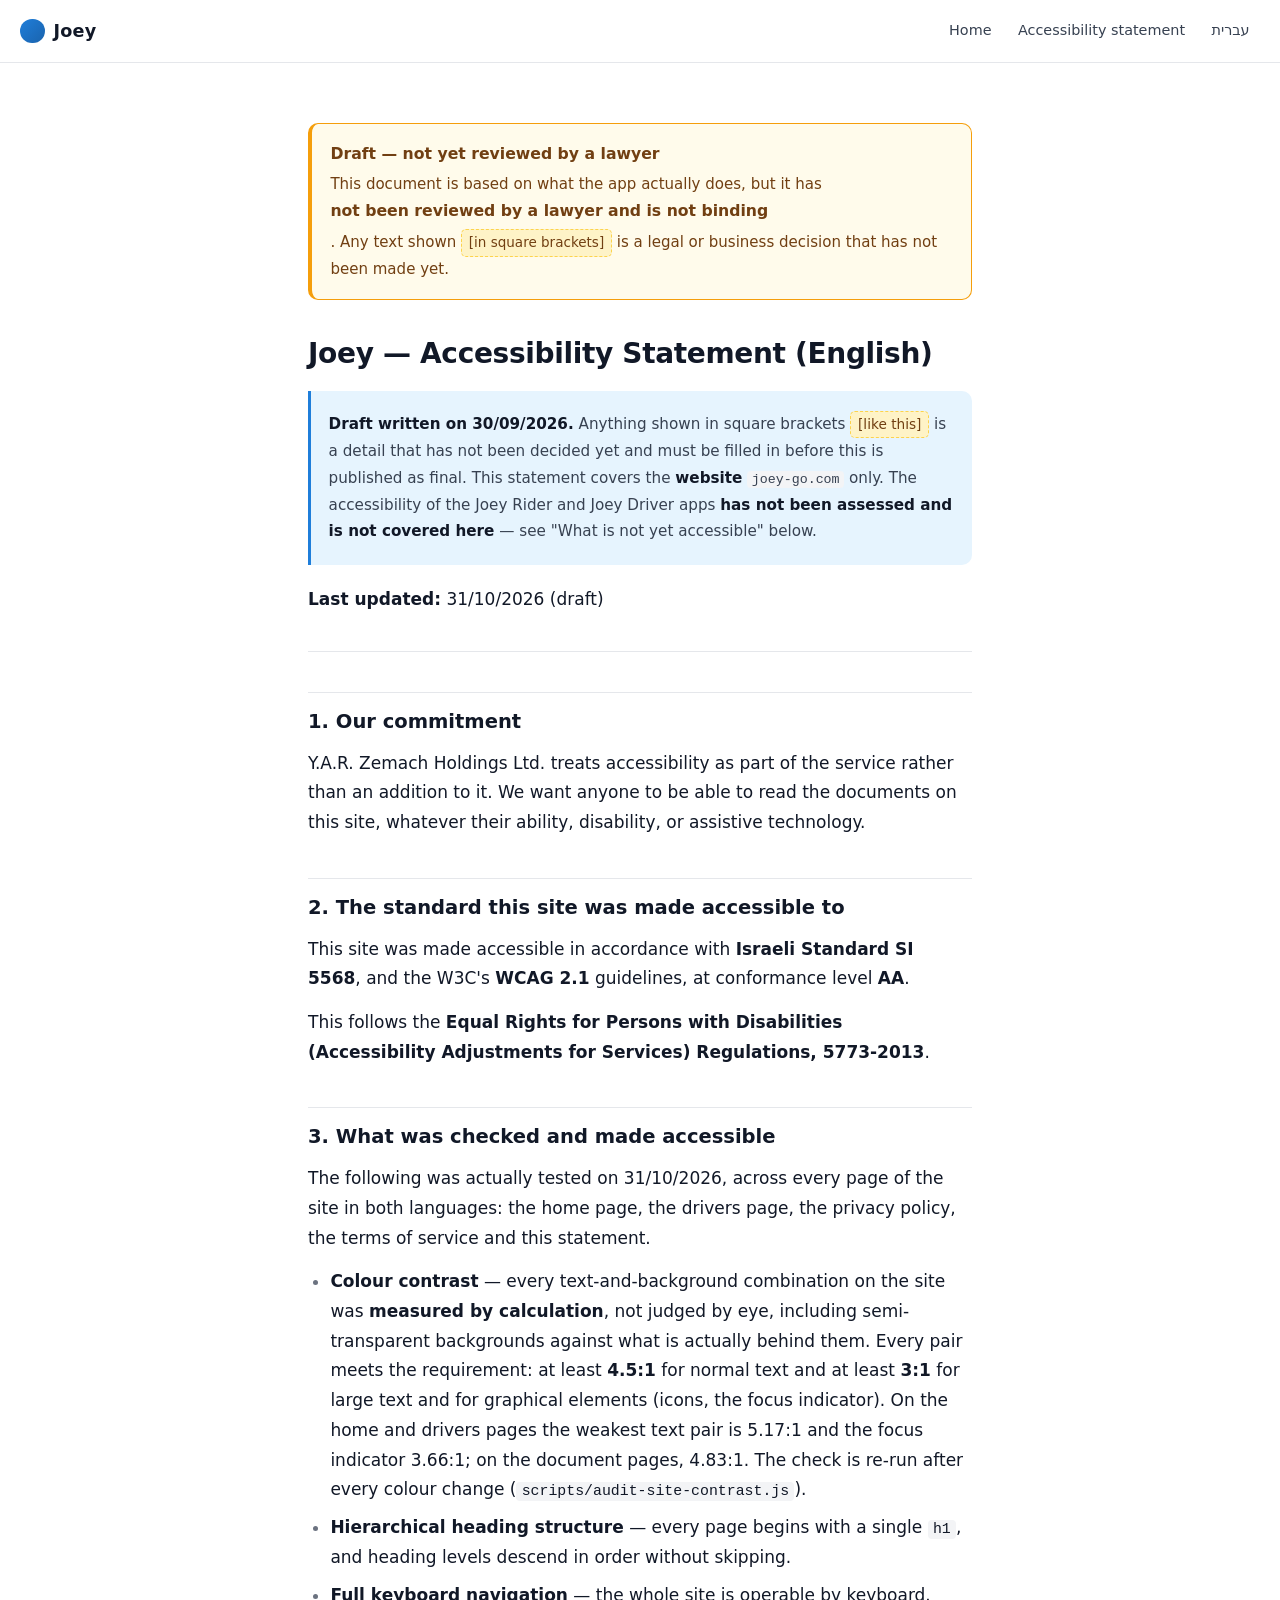
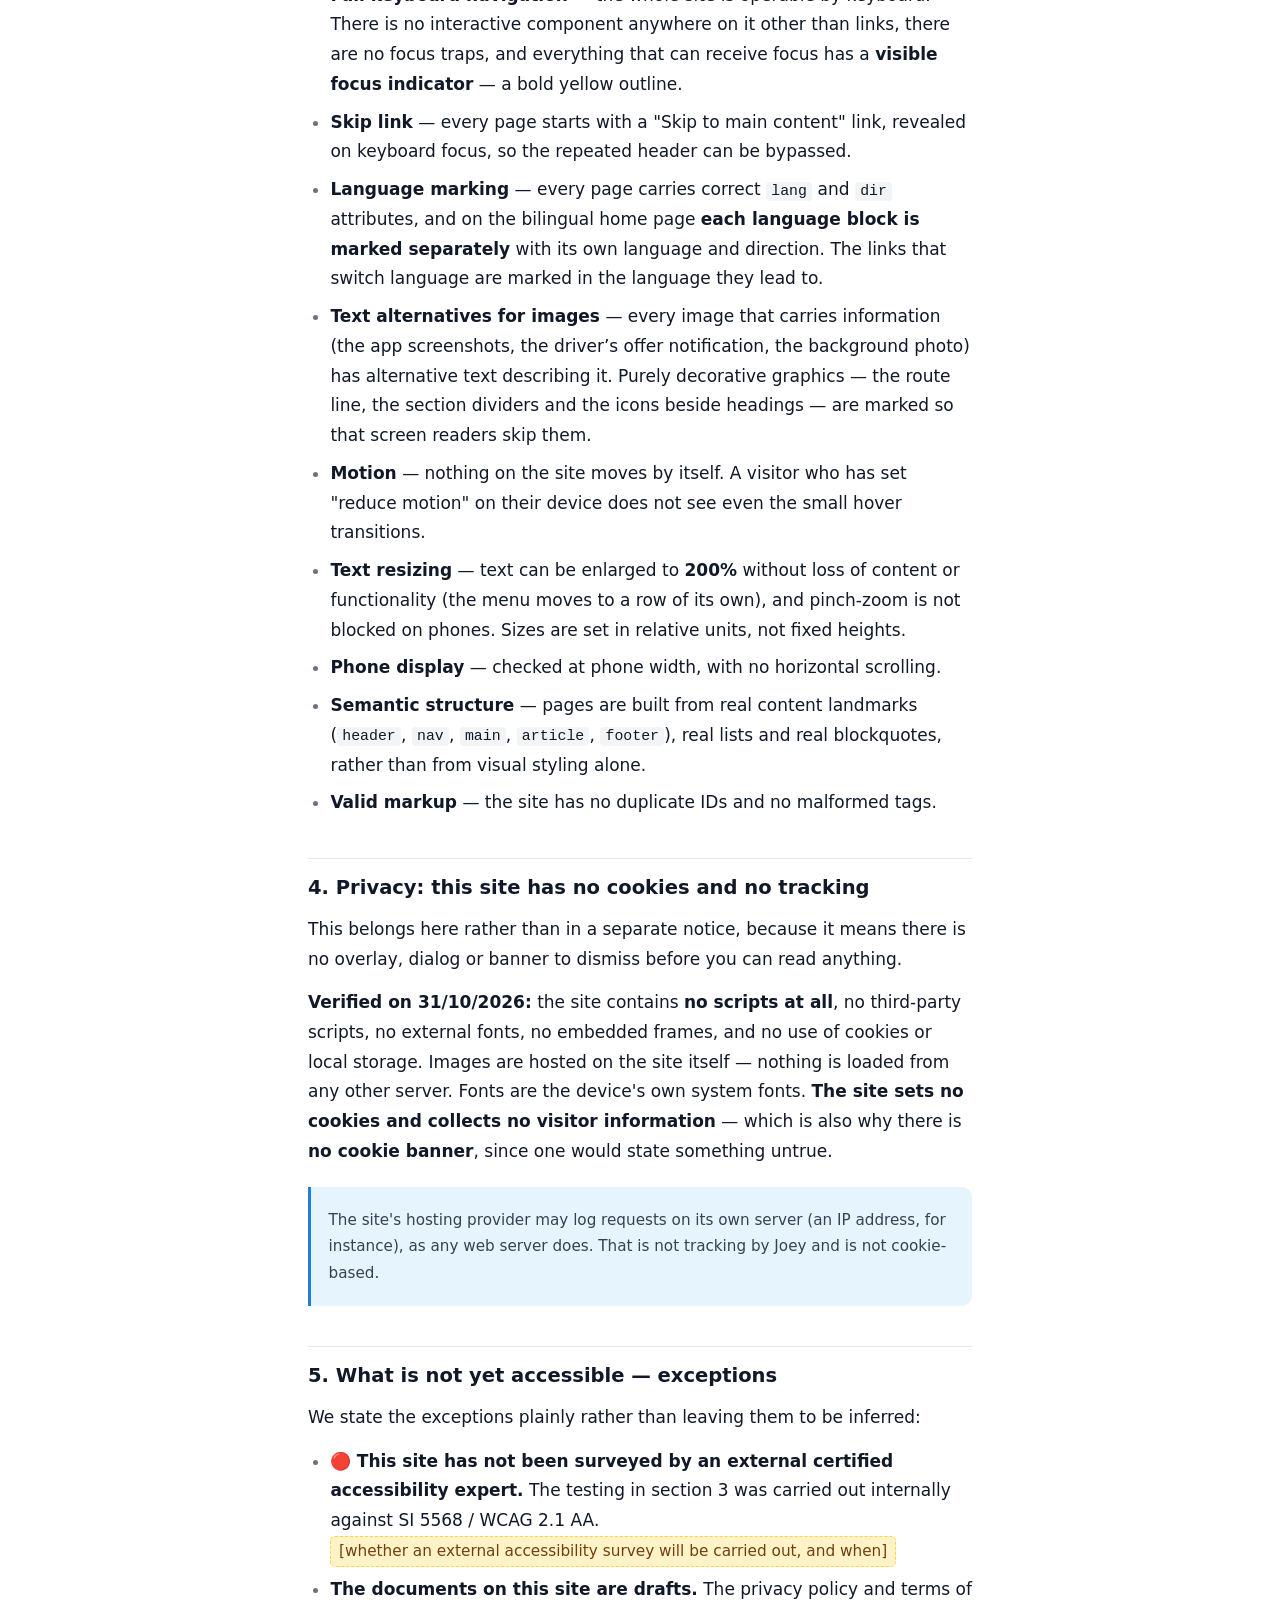
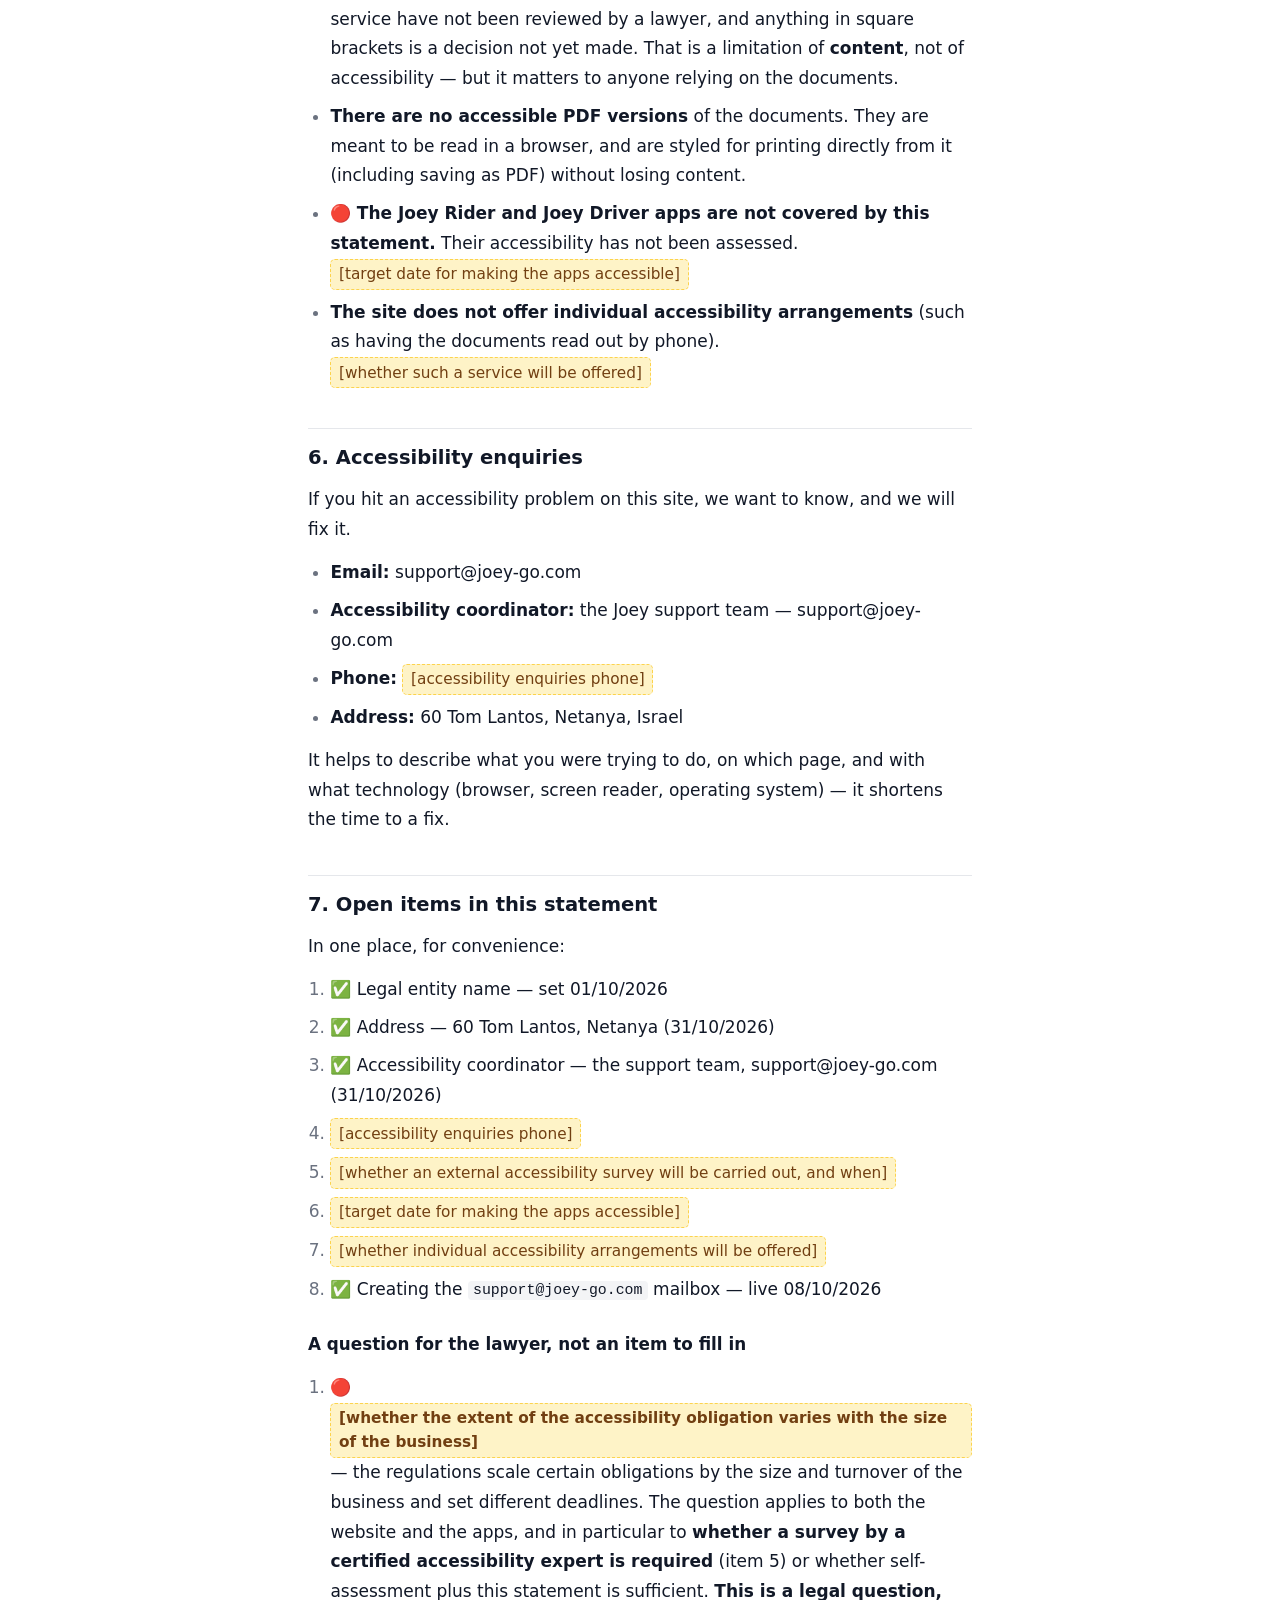
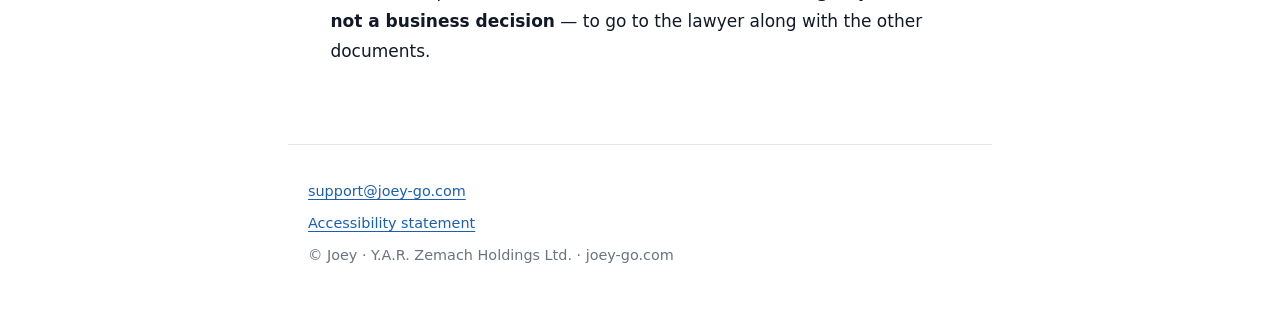
==== accessibility.en.html @ 24aa0b20 "joey-go.com redesign: home and drivers pages (he/en), office address 60 Tom Lantos, accessibility st" ====
<!DOCTYPE html>
<html lang="en" dir="ltr">
<head>
<meta charset="utf-8">
<meta name="viewport" content="width=device-width, initial-scale=1">
<meta name="robots" content="noindex">
<title>Accessibility Statement · Joey</title>
<link rel="stylesheet" href="style.css">
</head>
<body>
<!-- WCAG 2.0 2.4.1 Bypass Blocks (Level A): the header repeats on every page,
     so a keyboard user gets a way past it. Hidden until focused. -->
<a class="skip" href="#main">Skip to main content</a>
<header class="bar">
  <a class="brand" href="en.html">Joey</a>
  <nav>
    <a href="en.html">Home</a>
    <a href="accessibility.en.html">Accessibility statement</a>
    <!-- 3.1.2 Language of Parts (AA): this link's own text is in the other
         language, so it is marked as such rather than inheriting the page's. -->
    <a href="accessibility.he.html" lang="he" dir="rtl" hreflang="he">עברית</a>
  </nav>
</header>

<!-- tabindex="-1" so the skip link actually moves focus, not just the
     viewport: without it some browsers scroll and leave focus behind. -->
<main id="main" tabindex="-1">
  <div class="draft" role="note">
    <strong>Draft — not yet reviewed by a lawyer</strong>
    <p>This document is based on what the app actually does, but it has <strong>not been reviewed by a lawyer and is not binding</strong>. Any text shown <code class="todo">[in square brackets]</code> is a legal or business decision that has not been made yet.</p>
  </div>

  <article>
<h1>Joey — Accessibility Statement (English)</h1>
<blockquote><p><strong>Draft written on 30/09/2026.</strong> Anything shown in square brackets <code class="todo">[like this]</code> is a detail that has not been decided yet and must be filled in before this is published as final. This statement covers the <strong>website</strong> <code>joey-go.com</code> only. The accessibility of the Joey Rider and Joey Driver apps <strong>has not been assessed and is not covered here</strong> — see &quot;What is not yet accessible&quot; below.</p></blockquote>
<p><strong>Last updated:</strong> 31/10/2026 (draft)</p>
<hr>
<h2>1. Our commitment</h2>
<p>Y.A.R. Zemach Holdings Ltd. treats accessibility as part of the service rather than an addition to it. We want anyone to be able to read the documents on this site, whatever their ability, disability, or assistive technology.</p>
<h2>2. The standard this site was made accessible to</h2>
<p>This site was made accessible in accordance with <strong>Israeli Standard SI 5568</strong>, and the W3C's <strong>WCAG 2.1</strong> guidelines, at conformance level <strong>AA</strong>.</p>
<p>This follows the <strong>Equal Rights for Persons with Disabilities (Accessibility Adjustments for Services) Regulations, 5773-2013</strong>.</p>
<h2>3. What was checked and made accessible</h2>
<p>The following was actually tested on 31/10/2026, across every page of the site in both languages: the home page, the drivers page, the privacy policy, the terms of service and this statement.</p>
<ul>
<li><p><strong>Colour contrast</strong> — every text-and-background combination on the site was <strong>measured by calculation</strong>, not judged by eye, including semi-transparent backgrounds against what is actually behind them. Every pair meets the requirement: at least <strong>4.5:1</strong> for normal text and at least <strong>3:1</strong> for large text and for graphical elements (icons, the focus indicator). On the home and drivers pages the weakest text pair is 5.17:1 and the focus indicator 3.66:1; on the document pages, 4.83:1. The check is re-run after every colour change (<code>scripts/audit-site-contrast.js</code>).</p></li>
<li><p><strong>Hierarchical heading structure</strong> — every page begins with a single <code>h1</code>, and heading levels descend in order without skipping.</p></li>
<li><p><strong>Full keyboard navigation</strong> — the whole site is operable by keyboard. There is no interactive component anywhere on it other than links, there are no focus traps, and everything that can receive focus has a <strong>visible focus indicator</strong> — a bold yellow outline.</p></li>
<li><p><strong>Skip link</strong> — every page starts with a &quot;Skip to main content&quot; link, revealed on keyboard focus, so the repeated header can be bypassed.</p></li>
<li><p><strong>Language marking</strong> — every page carries correct <code>lang</code> and <code>dir</code> attributes, and on the bilingual home page <strong>each language block is marked separately</strong> with its own language and direction. The links that switch language are marked in the language they lead to.</p></li>
<li><p><strong>Text alternatives for images</strong> — every image that carries information (the app screenshots, the driver’s offer notification, the background photo) has alternative text describing it. Purely decorative graphics — the route line, the section dividers and the icons beside headings — are marked so that screen readers skip them.</p></li>
<li><p><strong>Motion</strong> — nothing on the site moves by itself. A visitor who has set &quot;reduce motion&quot; on their device does not see even the small hover transitions.</p></li>
<li><p><strong>Text resizing</strong> — text can be enlarged to <strong>200%</strong> without loss of content or functionality (the menu moves to a row of its own), and pinch-zoom is not blocked on phones. Sizes are set in relative units, not fixed heights.</p></li>
<li><p><strong>Phone display</strong> — checked at phone width, with no horizontal scrolling.</p></li>
<li><p><strong>Semantic structure</strong> — pages are built from real content landmarks (<code>header</code>, <code>nav</code>, <code>main</code>, <code>article</code>, <code>footer</code>), real lists and real blockquotes, rather than from visual styling alone.</p></li>
<li><p><strong>Valid markup</strong> — the site has no duplicate IDs and no malformed tags.</p></li>
</ul>
<h2>4. Privacy: this site has no cookies and no tracking</h2>
<p>This belongs here rather than in a separate notice, because it means there is no overlay, dialog or banner to dismiss before you can read anything.</p>
<p><strong>Verified on 31/10/2026:</strong> the site contains <strong>no scripts at all</strong>, no third-party scripts, no external fonts, no embedded frames, and no use of cookies or local storage. Images are hosted on the site itself — nothing is loaded from any other server. Fonts are the device's own system fonts. <strong>The site sets no cookies and collects no visitor information</strong> — which is also why there is <strong>no cookie banner</strong>, since one would state something untrue.</p>
<blockquote><p>The site's hosting provider may log requests on its own server (an IP address, for instance), as any web server does. That is not tracking by Joey and is not cookie-based.</p></blockquote>
<h2>5. What is not yet accessible — exceptions</h2>
<p>We state the exceptions plainly rather than leaving them to be inferred:</p>
<ul>
<li><p>🔴 <strong>This site has not been surveyed by an external certified accessibility expert.</strong> The testing in section 3 was carried out internally against SI 5568 / WCAG 2.1 AA. <code class="todo">[whether an external accessibility survey will be carried out, and when]</code></p></li>
<li><p><strong>The documents on this site are drafts.</strong> The privacy policy and terms of service have not been reviewed by a lawyer, and anything in square brackets is a decision not yet made. That is a limitation of <strong>content</strong>, not of accessibility — but it matters to anyone relying on the documents.</p></li>
<li><p><strong>There are no accessible PDF versions</strong> of the documents. They are meant to be read in a browser, and are styled for printing directly from it (including saving as PDF) without losing content.</p></li>
<li><p>🔴 <strong>The Joey Rider and Joey Driver apps are not covered by this statement.</strong> Their accessibility has not been assessed. <code class="todo">[target date for making the apps accessible]</code></p></li>
<li><p><strong>The site does not offer individual accessibility arrangements</strong> (such as having the documents read out by phone). <code class="todo">[whether such a service will be offered]</code></p></li>
</ul>
<h2>6. Accessibility enquiries</h2>
<p>If you hit an accessibility problem on this site, we want to know, and we will fix it.</p>
<ul>
<li><p><strong>Email:</strong> support@joey-go.com</p></li>
<li><p><strong>Accessibility coordinator:</strong> the Joey support team — support@joey-go.com</p></li>
<li><p><strong>Phone:</strong> <code class="todo">[accessibility enquiries phone]</code></p></li>
<li><p><strong>Address:</strong> 60 Tom Lantos, Netanya, Israel</p></li>
</ul>
<p>It helps to describe what you were trying to do, on which page, and with what technology (browser, screen reader, operating system) — it shortens the time to a fix.</p>
<h2>7. Open items in this statement</h2>
<p>In one place, for convenience:</p>
<ol>
<li><p>✅ Legal entity name — set 01/10/2026</p></li>
<li><p>✅ Address — 60 Tom Lantos, Netanya (31/10/2026)</p></li>
<li><p>✅ Accessibility coordinator — the support team, support@joey-go.com (31/10/2026)</p></li>
<li><p><code class="todo">[accessibility enquiries phone]</code></p></li>
<li><p><code class="todo">[whether an external accessibility survey will be carried out, and when]</code></p></li>
<li><p><code class="todo">[target date for making the apps accessible]</code></p></li>
<li><p><code class="todo">[whether individual accessibility arrangements will be offered]</code></p></li>
<li><p>✅ Creating the <code>support@joey-go.com</code> mailbox — live 08/10/2026</p></li>
</ol>
<h3>A question for the lawyer, not an item to fill in</h3>
<ol>
<li><p>🔴 <strong><code class="todo">[whether the extent of the accessibility obligation varies with the size of the business]</code></strong> — the regulations scale certain obligations by the size and turnover of the business and set different deadlines. The question applies to both the website and the apps, and in particular to <strong>whether a survey by a certified accessibility expert is required</strong> (item 5) or whether self-assessment plus this statement is sufficient. <strong>This is a legal question, not a business decision</strong> — to go to the lawyer along with the other documents.</p></li>
</ol>
  </article>
</main>

<footer>
  <p><a href="mailto:support@joey-go.com">support@joey-go.com</a></p>
  <p><a href="accessibility.en.html">Accessibility statement</a></p>
  <p>&copy; Joey · <bdi lang="en" dir="ltr">Y.A.R. Zemach Holdings Ltd.</bdi> · joey-go.com</p>
</footer>
</body>
</html>
---- style.css ----
/* Joey — legal site. No framework, no build step for CSS.
   Written by hand; the HTML pages are generated by
   scripts/build-legal-site.js from the Markdown in legal/.

   STATUS.md §85 (27/09/2026): reworked after the site went live on
   joey-go.com. Two problems Orel reported — Hebrew and English mixed into
   one paragraph, and a design that "looks very basic" when an App Store
   reviewer is going to open it.

   The accent is #1F7EDA, taken from the apps' own theme
   (rider/constants/theme.ts -> primary), NOT invented here. The point is
   that a reviewer opening the app and then its privacy URL sees the same
   product, and that nobody has to maintain a second brand colour.

   Restraint is deliberate: this is where someone reads a privacy policy,
   not a landing page. */

:root {
  --bg: #ffffff;
  --bg-soft: #f7f9fc;
  --fg: #111827;
  --fg-soft: #374151;
  --muted: #6b7280;
  --line: #e5e7eb;
  --line-soft: #eef1f5;

  /* The app's primary. #1F7EDA is fine on white for large text; links use a
     slightly darker step so body-size link text clears WCAG AA (4.5:1). */
  --accent: #1f7eda;
  --accent-strong: #1a63ad;
  --accent-wash: #e6f4fe; /* the apps' splash background */
  --link: #1a5fb4;

  --draft-bg: #fffbeb;
  --draft-border: #f59e0b;
  --draft-fg: #713f12;
  --code-bg: #f3f4f6;
  --todo-bg: #fef3c7;
  --todo-fg: #713f12;
  --todo-border: #fcd34d;

  --radius: 10px;
  --shadow: 0 1px 2px rgba(16, 24, 40, 0.04), 0 4px 12px rgba(16, 24, 40, 0.05);
  --measure: 44rem;
}

@media (prefers-color-scheme: dark) {
  :root {
    --bg: #0f1214;
    --bg-soft: #161a1e;
    --fg: #e8eaed;
    --fg-soft: #c7ccd1;
    --muted: #9aa0a6;
    --line: #2a2e33;
    --line-soft: #21252a;

    --accent: #5aa2ea;
    --accent-strong: #8cc0f5;
    --accent-wash: #12222f;
    --link: #7db4f0;

    --draft-bg: #2a2312;
    --draft-border: #b45309;
    --draft-fg: #fcd34d;
    --code-bg: #1c1f23;
    --todo-bg: #3a2f12;
    --todo-fg: #fcd34d;
    --todo-border: #8a6412;

    --shadow: 0 1px 2px rgba(0, 0, 0, 0.4), 0 4px 14px rgba(0, 0, 0, 0.35);
  }
}

* { box-sizing: border-box; }

html {
  -webkit-text-size-adjust: 100%;
  scroll-behavior: smooth;
}

body {
  margin: 0;
  background: var(--bg);
  color: var(--fg);
  font-family: system-ui, -apple-system, "Segoe UI", Roboto, "Helvetica Neue", Arial,
               "Noto Sans Hebrew", "Arial Hebrew", sans-serif;
  font-size: 17px;
  line-height: 1.75;
  -webkit-font-smoothing: antialiased;
}

a { color: var(--link); text-underline-offset: 0.18em; }
a:hover { color: var(--accent-strong); }

:focus-visible {
  outline: 2px solid var(--accent);
  outline-offset: 2px;
  border-radius: 4px;
}

/* ---------- skip link ----------
   STATUS.md §87. WCAG 2.0 2.4.1 Bypass Blocks (Level A): the header repeats
   on every page, so keyboard users get a way past it.

   Moved off-screen rather than display:none or visibility:hidden -- both of
   those remove it from the tab order too, which would defeat the point. It
   becomes visible the moment it takes focus. */
.skip {
  position: absolute;
  inset-inline-start: 0.75rem;
  top: -4rem;
  z-index: 10;
  padding: 0.6rem 1rem;
  background: var(--bg);
  color: var(--link);
  border: 1px solid var(--accent);
  border-radius: var(--radius);
  box-shadow: var(--shadow);
  font-size: 0.95rem;
  font-weight: 600;
  text-decoration: none;
  /* No transition: an animated skip link is slower to use, not nicer. */
}
.skip:focus {
  top: 0.75rem;
}

/* The target takes tabindex="-1" so focus really moves there. That makes it
   focusable, and a page-wide outline around all of <main> on every skip is
   noise rather than information -- the heading it lands on is the feedback. */
main:focus {
  outline: none;
}

/* ---------- top bar ---------- */
.bar {
  display: flex;
  align-items: center;
  justify-content: space-between;
  gap: 1rem;
  padding: 0.85rem 1.25rem;
  border-bottom: 1px solid var(--line);
  position: sticky;
  top: 0;
  background: color-mix(in srgb, var(--bg) 88%, transparent);
  backdrop-filter: saturate(150%) blur(8px);
  z-index: 5;
}
.brand {
  display: inline-flex;
  align-items: center;
  gap: 0.55rem;
  font-weight: 700;
  font-size: 1.1rem;
  letter-spacing: 0.01em;
  text-decoration: none;
  color: var(--fg);
}
/* A plain round mark rather than an image: no asset to ship, no logo to get
   wrong, and it still reads as a product rather than a bare document. */
.brand::before {
  content: "";
  width: 1.55rem;
  height: 1.55rem;
  border-radius: 50%;
  background: linear-gradient(135deg, var(--accent), var(--accent-strong));
  flex: none;
}
.bar nav { display: flex; gap: 0.35rem; }
.bar nav a {
  font-size: 0.9rem;
  text-decoration: none;
  color: var(--fg-soft);
  padding: 0.3rem 0.65rem;
  border-radius: 999px;
}
.bar nav a:hover { background: var(--bg-soft); color: var(--fg); }

/* ---------- layout ---------- */
main {
  max-width: var(--measure);
  margin: 0 auto;
  padding: 2.25rem 1.25rem 4rem;
}

footer {
  max-width: var(--measure);
  margin: 0 auto;
  padding: 1.75rem 1.25rem 3.5rem;
  border-top: 1px solid var(--line);
  color: var(--muted);
  font-size: 0.9rem;
}
footer p { margin: 0.4rem 0; }

/* ---------- bilingual blocks ----------
   §85: every bilingual block is two SIBLING blocks, one per language, each
   carrying its own lang/dir. Previously an English sentence sat inside a
   Hebrew paragraph in the same <p>, which put LTR text mid-line in an RTL
   flow — unreadable, and it made the warning look careless on the one page
   an App Store reviewer is guaranteed to open.

   text-align comes from [dir] rather than a class, so it cannot disagree
   with the direction the browser is actually using for the text. */
.i18n[dir="rtl"] { text-align: right; }
.i18n[dir="ltr"] { text-align: left; }

/* The second language is visibly secondary but not hidden: same content,
   separated, so each reads cleanly on its own. */
.i18n + .i18n {
  margin-top: 0.9rem;
  padding-top: 0.9rem;
  border-top: 1px solid var(--line-soft);
}

/* ---------- draft / notice banner ---------- */
.draft {
  background: var(--draft-bg);
  border: 1px solid var(--draft-border);
  border-inline-start: 4px solid var(--draft-border);
  color: var(--draft-fg);
  border-radius: var(--radius);
  padding: 1rem 1.15rem;
  margin: 1.5rem 0 2.25rem;
}
.draft strong { display: block; margin-bottom: 0.3rem; font-size: 0.98rem; }
.draft p { margin: 0; font-size: 0.94rem; line-height: 1.7; }
.draft .i18n + .i18n { border-top-color: color-mix(in srgb, var(--draft-border) 35%, transparent); }

/* ---------- home page ---------- */
.hero {
  padding: 1rem 0 0.5rem;
}
main > h1,
.hero h1 {
  font-size: 2.1rem;
  line-height: 1.2;
  letter-spacing: -0.015em;
  margin: 0 0 0.75rem;
}
.lead { color: var(--fg-soft); margin: 0; font-size: 1.02rem; }

main > h2 {
  font-size: 0.82rem;
  text-transform: uppercase;
  letter-spacing: 0.08em;
  color: var(--muted);
  font-weight: 600;
  margin: 2.75rem 0 0.85rem;
}

/* Documents as cards: the home page exists to hand a reviewer four links,
   so those links are the page's main affordance rather than a bare list. */
ul.docs { list-style: none; padding: 0; margin: 0; display: grid; gap: 0.6rem; }
ul.docs li { margin: 0; }
ul.docs .card {
  display: flex;
  align-items: baseline;
  justify-content: space-between;
  gap: 0.75rem;
  flex-wrap: wrap;
  padding: 0.85rem 1.05rem;
  background: var(--bg-soft);
  border: 1px solid var(--line);
  border-radius: var(--radius);
}
ul.docs a {
  text-decoration: none;
  font-weight: 600;
  color: var(--link);
}
ul.docs a:hover { text-decoration: underline; }
ul.docs .en { font-weight: 500; font-size: 0.95rem; }
.sep { color: var(--muted); margin: 0 0.4rem; }

.support a { font-weight: 600; }

/* ---------- document body ---------- */
article { color: var(--fg); }
article h1 {
  font-size: 1.75rem;
  line-height: 1.25;
  letter-spacing: -0.012em;
  margin: 0.5rem 0 1rem;
}
article h2 {
  font-size: 1.22rem;
  line-height: 1.35;
  margin: 2.5rem 0 0.7rem;
  padding-top: 1rem;
  border-top: 1px solid var(--line);
}
article h3 { font-size: 1.05rem; margin: 1.6rem 0 0.5rem; }

article p { margin: 0.85rem 0; }
article ul, article ol { margin: 0.85rem 0; padding-inline-start: 1.4rem; }
article li { margin: 0.5rem 0; }
article li::marker { color: var(--muted); }
article li > p:first-child { margin-top: 0; }
article li > p:last-child { margin-bottom: 0; }

article hr { border: 0; border-top: 1px solid var(--line); margin: 2.25rem 0; }

article strong { color: var(--fg); font-weight: 650; }

blockquote {
  margin: 1.25rem 0;
  padding: 0.85rem 1.1rem;
  background: var(--accent-wash);
  border-inline-start: 3px solid var(--accent);
  border-radius: 0 var(--radius) var(--radius) 0;
  color: var(--fg-soft);
  font-size: 0.95rem;
}
[dir="rtl"] blockquote { border-radius: var(--radius) 0 0 var(--radius); }
blockquote p { margin: 0.4rem 0; }

code {
  background: var(--code-bg);
  border-radius: 4px;
  padding: 0.1em 0.35em;
  font-family: ui-monospace, SFMono-Regular, Menlo, Consolas, monospace;
  font-size: 0.875em;
}

/* An unresolved [bracketed] decision. Deliberately loud: a reader must be
   able to tell at a glance that this document is not finished. */
code.todo {
  display: inline-block;
  background: var(--todo-bg);
  color: var(--todo-fg);
  border: 1px dashed var(--todo-border);
  border-radius: 5px;
  font-family: inherit;
  font-size: 0.9em;
  line-height: 1.6;
  padding: 0.15em 0.5em;
}

/* ---------- small screens ---------- */
@media (max-width: 480px) {
  body { font-size: 16px; }
  main { padding: 1.5rem 1rem 3rem; }
  footer { padding-inline: 1rem; }
  main > h1, .hero h1 { font-size: 1.7rem; }
  article h1 { font-size: 1.45rem; }
  article h2 { font-size: 1.14rem; }
  .bar { padding: 0.7rem 1rem; }
  ul.docs .card { padding: 0.8rem 0.9rem; }
}

/* ---------- print ----------
   A lawyer reviewing these will print or save to PDF. */
@media print {
  .bar, footer { display: none; }
  body { font-size: 11pt; line-height: 1.5; background: #fff; color: #000; }
  main { max-width: none; padding: 0; }
  .draft { border: 1pt solid #999; background: #fff; color: #000; }
  article h2 { page-break-after: avoid; }
  article li, article p { page-break-inside: avoid; }
  a { color: #000; }
}

/* ---------- home page (STATUS.md §259) ----------
   The documents keep the narrow reading measure; the home page is wider and
   built from sections. Same tokens, same accent — the app's own colour. */
body.home main { max-width: 64rem; padding-top: 0; }
body.home footer { max-width: 64rem; }
.home .brand::before { display: none; }
.home .brand img { border-radius: 7px; display: block; }

.home-hero {
  padding: 3.5rem 0 2.5rem;
  border-bottom: 1px solid var(--line-soft);
}
.home-hero h1 {
  font-size: clamp(1.9rem, 4.5vw, 2.9rem);
  line-height: 1.15;
  margin: 0 0 1rem;
  letter-spacing: -0.01em;
}
.home-hero .lead {
  font-size: 1.15rem;
  color: var(--fg-soft);
  max-width: 40rem;
  margin: 0 0 1.75rem;
}
.cta { display: flex; flex-wrap: wrap; gap: 0.75rem; margin: 0; }
.btn {
  display: inline-block;
  padding: 0.7rem 1.3rem;
  border-radius: 999px;
  background: var(--accent-strong);
  color: #fff;
  font-weight: 600;
  text-decoration: none;
}
.btn:hover { color: #fff; filter: brightness(1.08); }
.btn-ghost {
  background: transparent;
  color: var(--accent-strong);
  box-shadow: inset 0 0 0 1.5px var(--accent-strong);
}
.btn-ghost:hover { color: var(--accent-strong); background: var(--accent-wash); }
@media (prefers-color-scheme: dark) {
  .btn { color: #0f1214; }
  .btn:hover { color: #0f1214; }
}

.home-section { padding: 2.5rem 0 0.5rem; scroll-margin-top: 4.5rem; }
.home-section h2 { font-size: 1.45rem; margin: 0 0 1.1rem; }
.home-section h3 { font-size: 1.05rem; margin: 0 0 0.35rem; }
.home-section p { margin: 0 0 0.6rem; }

.tiles {
  list-style: none;
  padding: 0;
  margin: 0;
  display: grid;
  gap: 1rem;
  grid-template-columns: repeat(auto-fit, minmax(15rem, 1fr));
}
.tile {
  background: var(--bg-soft);
  border: 1px solid var(--line);
  border-radius: var(--radius);
  padding: 1.15rem 1.2rem;
}
.tile p { color: var(--fg-soft); margin: 0; }

.steps {
  list-style: none;
  padding: 0;
  margin: 0;
  display: grid;
  gap: 1rem;
  grid-template-columns: repeat(auto-fit, minmax(13rem, 1fr));
  counter-reset: step;
}
.steps li { counter-increment: step; padding-top: 2.6rem; position: relative; }
.steps li::before {
  content: counter(step);
  position: absolute;
  top: 0;
  inset-inline-start: 0;
  width: 2rem;
  height: 2rem;
  border-radius: 50%;
  background: var(--accent-wash);
  color: var(--accent-strong);
  font-weight: 700;
  display: grid;
  place-items: center;
}
.steps p { color: var(--fg-soft); margin: 0; }

.home-band {
  margin-top: 2.5rem;
  padding: 1.75rem 1.5rem;
  background: var(--accent-wash);
  border-radius: var(--radius);
}

.company-card {
  border: 1px solid var(--line);
  border-radius: var(--radius);
  padding: 1rem 1.2rem;
  max-width: 34rem;
}
.company-card p { margin: 0.3rem 0; }
.label { color: var(--muted); margin-inline-end: 0.4rem; }

.doclinks { list-style: none; padding: 0; margin: 0; display: flex; flex-wrap: wrap; gap: 0.5rem 1.5rem; }

/* Phone width: the section links would overflow the bar -- only the
   language switch stays; the sections are a scroll away anyway. */
@media (max-width: 640px) {
  .home .bar nav a:not([hreflang]) { display: none; }
  .home-hero { padding-top: 2.25rem; }
}
/* Four cards: two by two on wide screens, never three plus an orphan. */
@media (min-width: 641px) {
  .tiles-4 { grid-template-columns: repeat(2, minmax(0, 1fr)); }
}

/* Footer (Orel, 31/10/2026): contact first; the company's legal name and
   address last, small and quiet -- required (Apple), not a mid-page section. */
.home-footer .footer-contact { color: var(--text); font-size: 1rem; }
.home-footer .footer-contact .label { color: var(--muted); margin-inline-end: 0.4rem; }
.home-footer .footer-legal { font-size: 0.78rem; margin-top: 1.1rem; opacity: 0.85; }
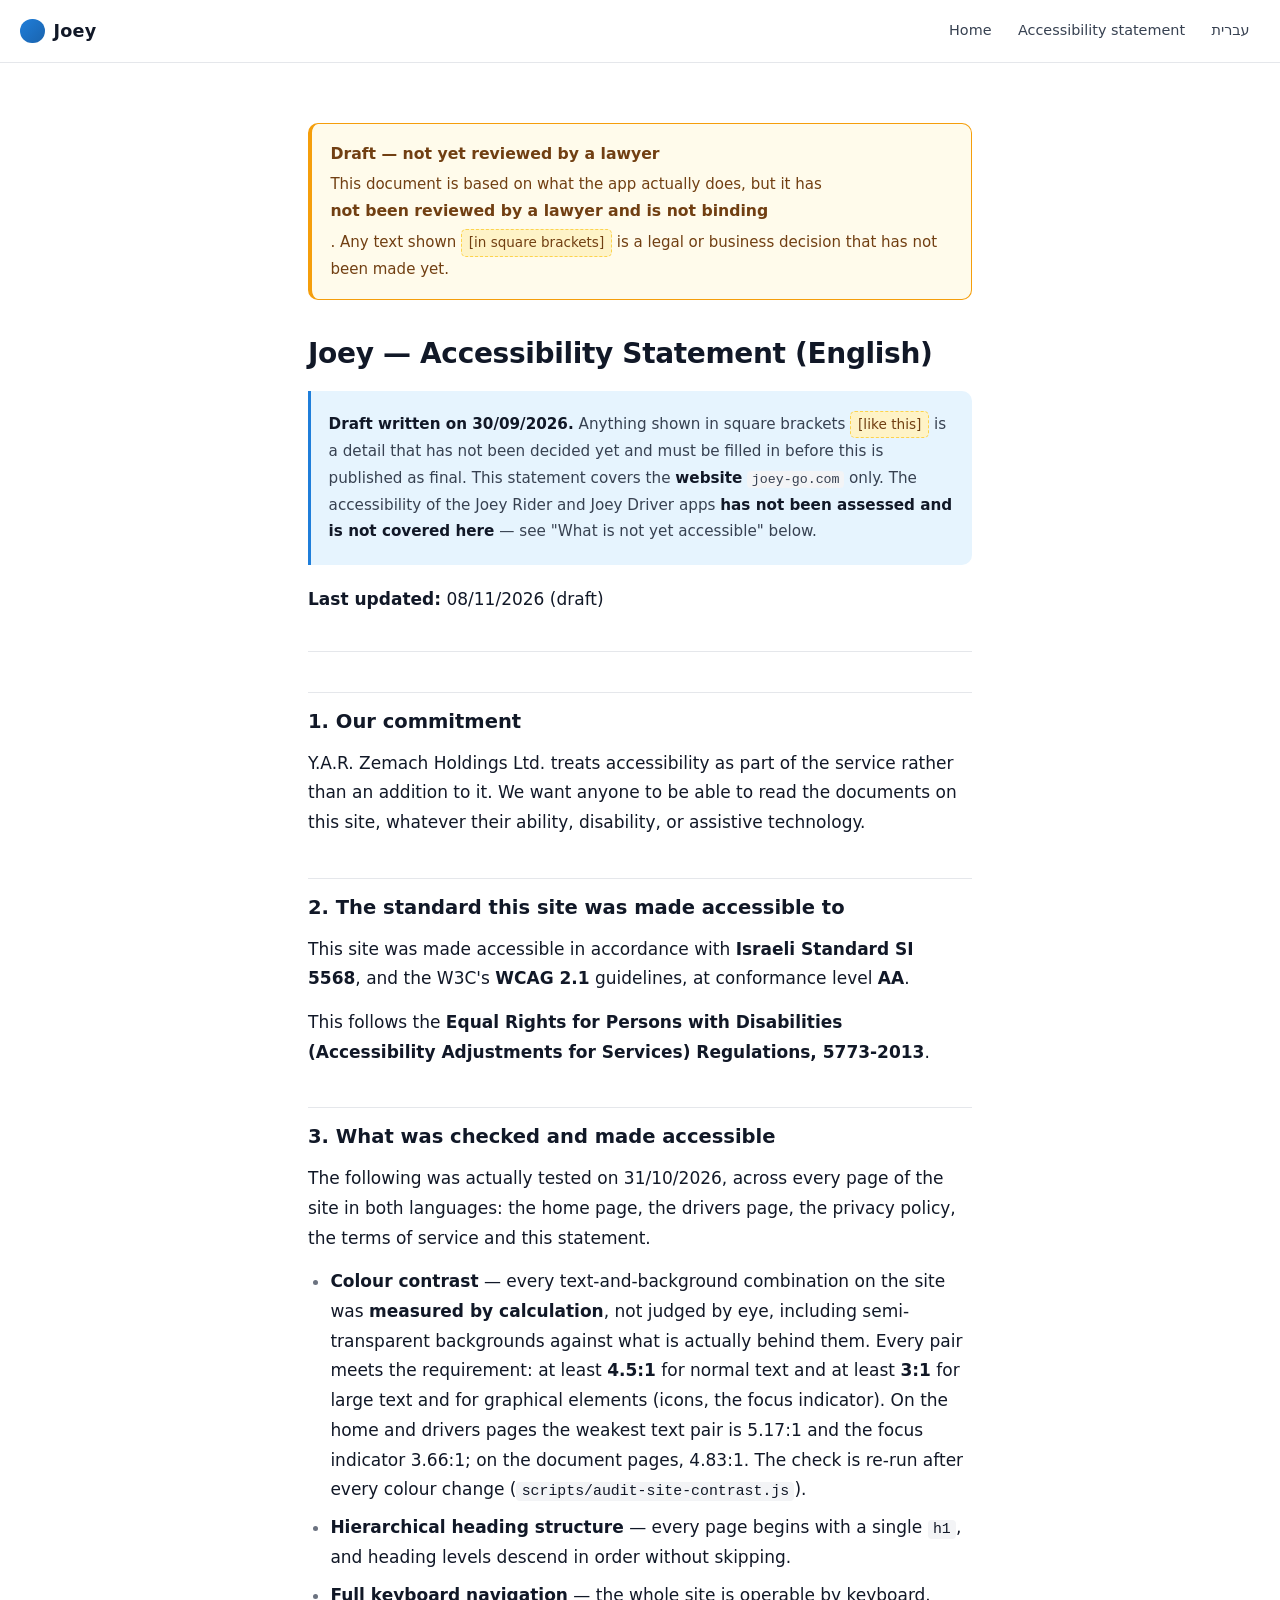
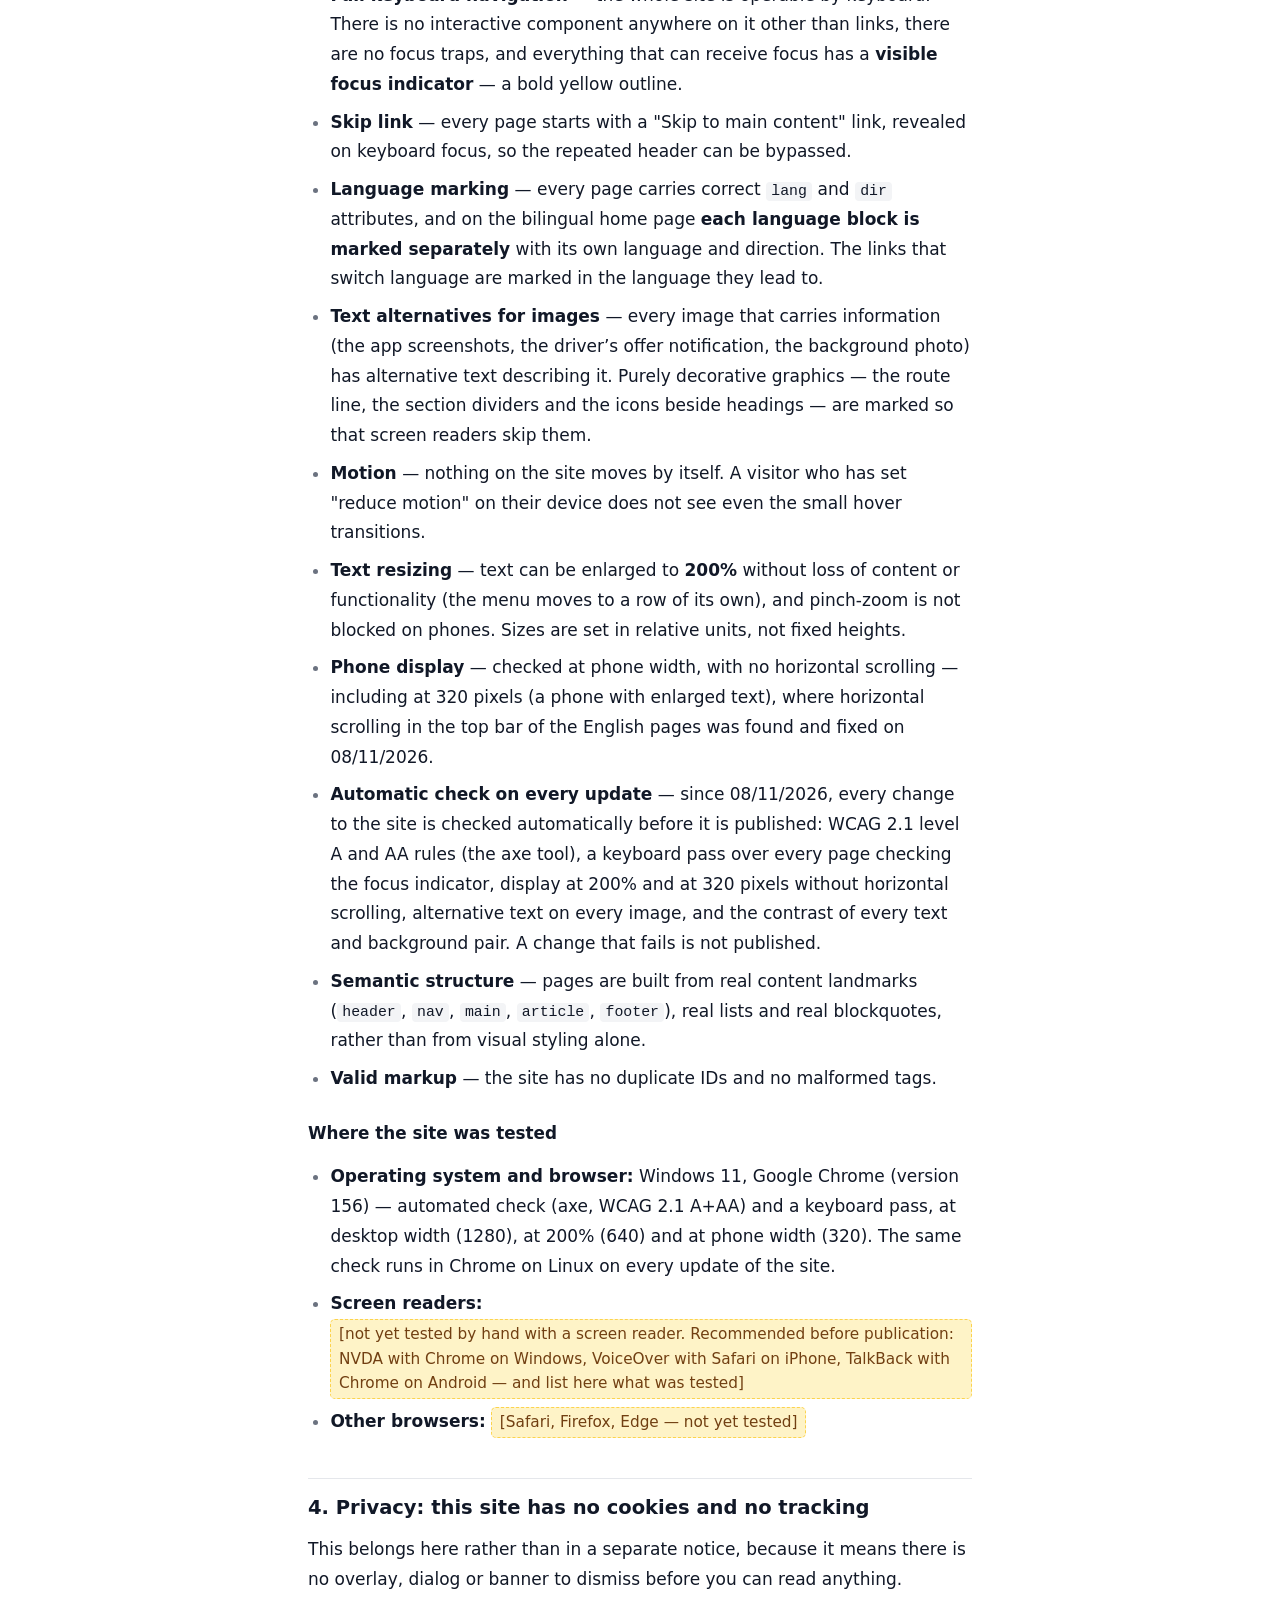
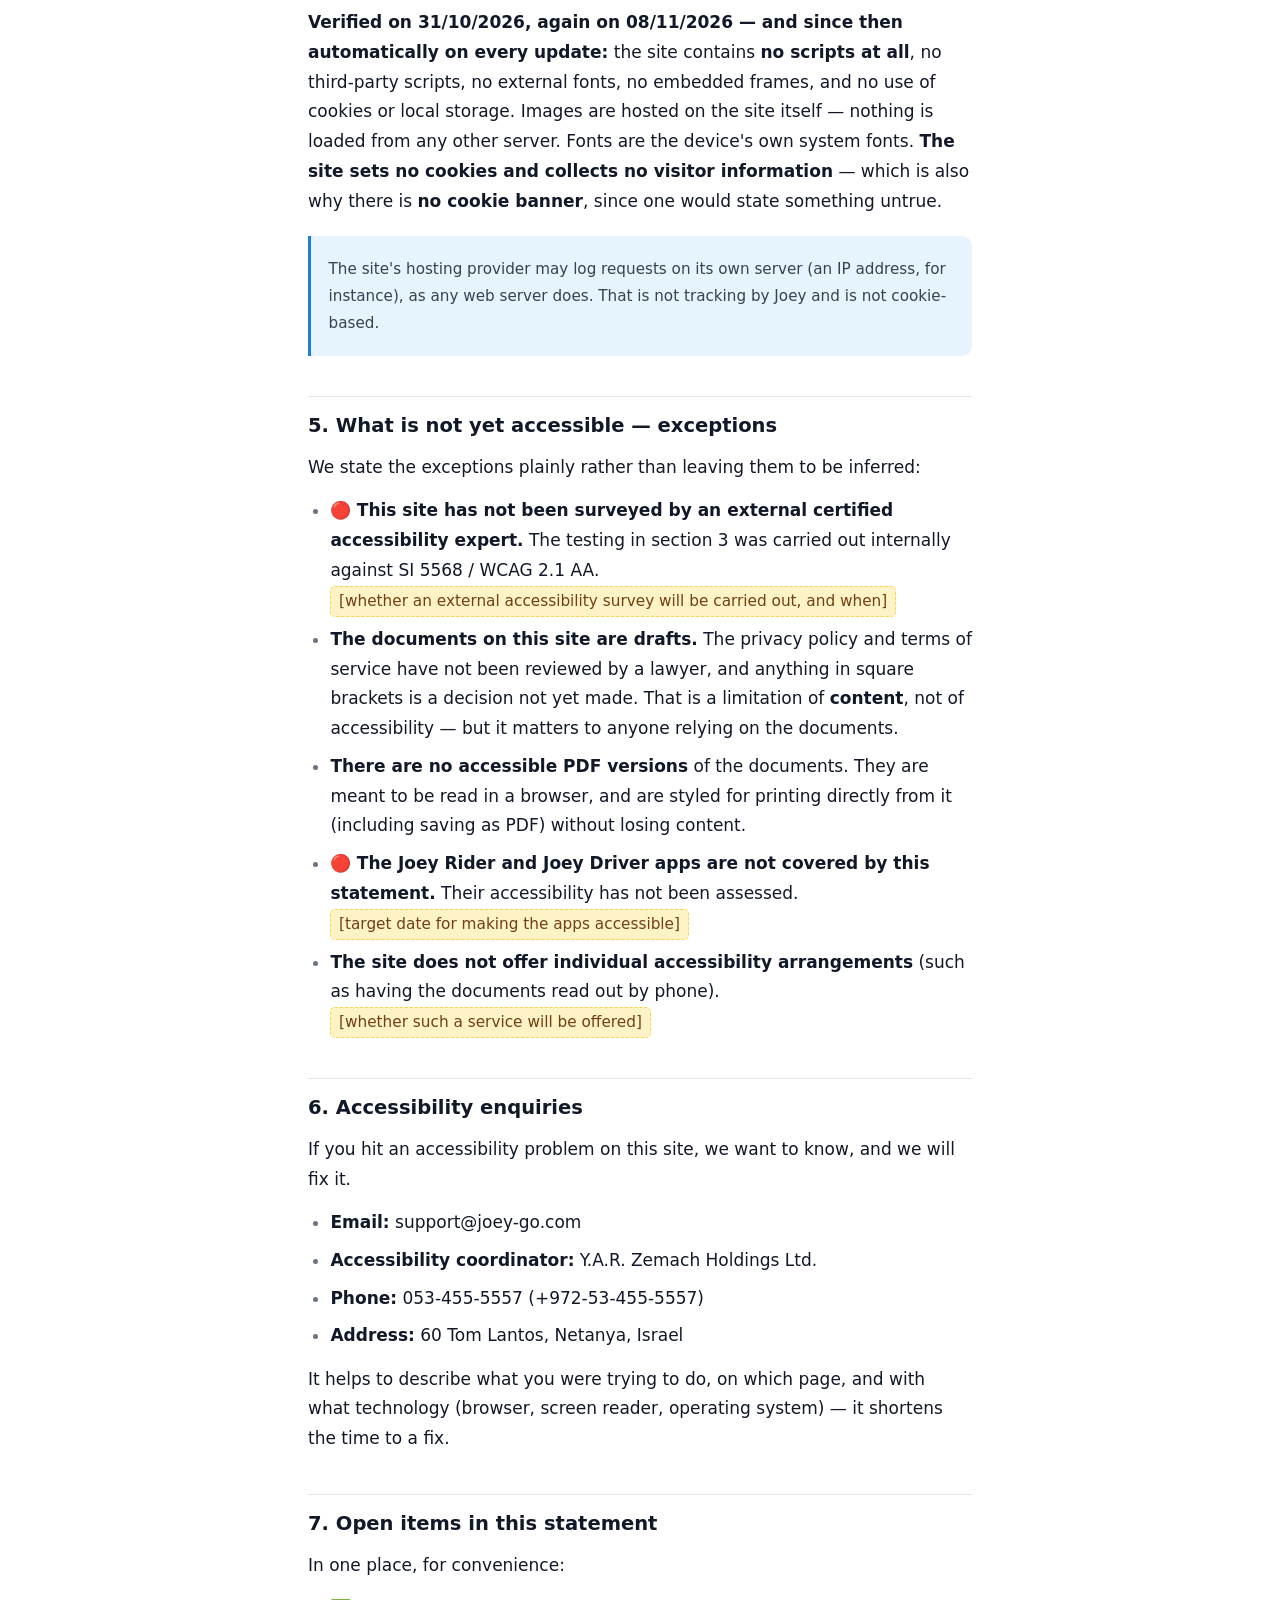
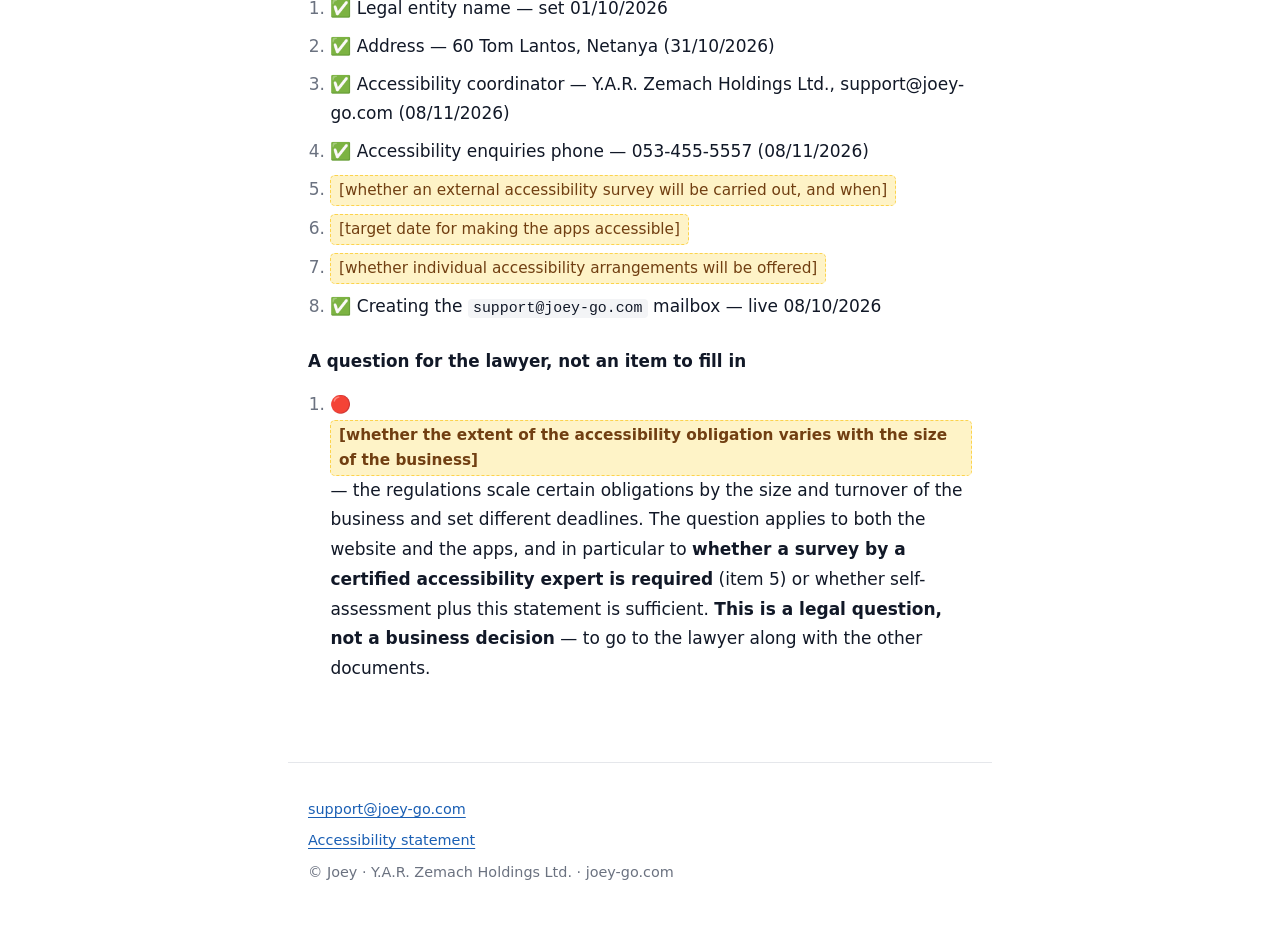
==== commit 5a328ee3: "Accessibility statement (coordinator, where tested, automatic check) and privacy policy 2.9 cookies/" ====
--- a/accessibility.en.html
+++ b/accessibility.en.html
@@ -33,7 +33,7 @@
   <article>
 <h1>Joey — Accessibility Statement (English)</h1>
 <blockquote><p><strong>Draft written on 30/09/2026.</strong> Anything shown in square brackets <code class="todo">[like this]</code> is a detail that has not been decided yet and must be filled in before this is published as final. This statement covers the <strong>website</strong> <code>joey-go.com</code> only. The accessibility of the Joey Rider and Joey Driver apps <strong>has not been assessed and is not covered here</strong> — see &quot;What is not yet accessible&quot; below.</p></blockquote>
-<p><strong>Last updated:</strong> 31/10/2026 (draft)</p>
+<p><strong>Last updated:</strong> 08/11/2026 (draft)</p>
 <hr>
 <h2>1. Our commitment</h2>
 <p>Y.A.R. Zemach Holdings Ltd. treats accessibility as part of the service rather than an addition to it. We want anyone to be able to read the documents on this site, whatever their ability, disability, or assistive technology.</p>
@@ -51,13 +51,20 @@
 <li><p><strong>Text alternatives for images</strong> — every image that carries information (the app screenshots, the driver’s offer notification, the background photo) has alternative text describing it. Purely decorative graphics — the route line, the section dividers and the icons beside headings — are marked so that screen readers skip them.</p></li>
 <li><p><strong>Motion</strong> — nothing on the site moves by itself. A visitor who has set &quot;reduce motion&quot; on their device does not see even the small hover transitions.</p></li>
 <li><p><strong>Text resizing</strong> — text can be enlarged to <strong>200%</strong> without loss of content or functionality (the menu moves to a row of its own), and pinch-zoom is not blocked on phones. Sizes are set in relative units, not fixed heights.</p></li>
-<li><p><strong>Phone display</strong> — checked at phone width, with no horizontal scrolling.</p></li>
+<li><p><strong>Phone display</strong> — checked at phone width, with no horizontal scrolling — including at 320 pixels (a phone with enlarged text), where horizontal scrolling in the top bar of the English pages was found and fixed on 08/11/2026.</p></li>
+<li><p><strong>Automatic check on every update</strong> — since 08/11/2026, every change to the site is checked automatically before it is published: WCAG 2.1 level A and AA rules (the axe tool), a keyboard pass over every page checking the focus indicator, display at 200% and at 320 pixels without horizontal scrolling, alternative text on every image, and the contrast of every text and background pair. A change that fails is not published.</p></li>
 <li><p><strong>Semantic structure</strong> — pages are built from real content landmarks (<code>header</code>, <code>nav</code>, <code>main</code>, <code>article</code>, <code>footer</code>), real lists and real blockquotes, rather than from visual styling alone.</p></li>
 <li><p><strong>Valid markup</strong> — the site has no duplicate IDs and no malformed tags.</p></li>
 </ul>
+<h3>Where the site was tested</h3>
+<ul>
+<li><p><strong>Operating system and browser:</strong> Windows 11, Google Chrome (version 156) — automated check (axe, WCAG 2.1 A+AA) and a keyboard pass, at desktop width (1280), at 200% (640) and at phone width (320). The same check runs in Chrome on Linux on every update of the site.</p></li>
+<li><p><strong>Screen readers:</strong> <code class="todo">[not yet tested by hand with a screen reader. Recommended before publication: NVDA with Chrome on Windows, VoiceOver with Safari on iPhone, TalkBack with Chrome on Android — and list here what was tested]</code></p></li>
+<li><p><strong>Other browsers:</strong> <code class="todo">[Safari, Firefox, Edge — not yet tested]</code></p></li>
+</ul>
 <h2>4. Privacy: this site has no cookies and no tracking</h2>
 <p>This belongs here rather than in a separate notice, because it means there is no overlay, dialog or banner to dismiss before you can read anything.</p>
-<p><strong>Verified on 31/10/2026:</strong> the site contains <strong>no scripts at all</strong>, no third-party scripts, no external fonts, no embedded frames, and no use of cookies or local storage. Images are hosted on the site itself — nothing is loaded from any other server. Fonts are the device's own system fonts. <strong>The site sets no cookies and collects no visitor information</strong> — which is also why there is <strong>no cookie banner</strong>, since one would state something untrue.</p>
+<p><strong>Verified on 31/10/2026, again on 08/11/2026 — and since then automatically on every update:</strong> the site contains <strong>no scripts at all</strong>, no third-party scripts, no external fonts, no embedded frames, and no use of cookies or local storage. Images are hosted on the site itself — nothing is loaded from any other server. Fonts are the device's own system fonts. <strong>The site sets no cookies and collects no visitor information</strong> — which is also why there is <strong>no cookie banner</strong>, since one would state something untrue.</p>
 <blockquote><p>The site's hosting provider may log requests on its own server (an IP address, for instance), as any web server does. That is not tracking by Joey and is not cookie-based.</p></blockquote>
 <h2>5. What is not yet accessible — exceptions</h2>
 <p>We state the exceptions plainly rather than leaving them to be inferred:</p>
@@ -72,8 +79,8 @@
 <p>If you hit an accessibility problem on this site, we want to know, and we will fix it.</p>
 <ul>
 <li><p><strong>Email:</strong> support@joey-go.com</p></li>
-<li><p><strong>Accessibility coordinator:</strong> the Joey support team — support@joey-go.com</p></li>
-<li><p><strong>Phone:</strong> <code class="todo">[accessibility enquiries phone]</code></p></li>
+<li><p><strong>Accessibility coordinator:</strong> Y.A.R. Zemach Holdings Ltd.</p></li>
+<li><p><strong>Phone:</strong> 053-455-5557 (+972-53-455-5557)</p></li>
 <li><p><strong>Address:</strong> 60 Tom Lantos, Netanya, Israel</p></li>
 </ul>
 <p>It helps to describe what you were trying to do, on which page, and with what technology (browser, screen reader, operating system) — it shortens the time to a fix.</p>
@@ -82,8 +89,8 @@
 <ol>
 <li><p>✅ Legal entity name — set 01/10/2026</p></li>
 <li><p>✅ Address — 60 Tom Lantos, Netanya (31/10/2026)</p></li>
-<li><p>✅ Accessibility coordinator — the support team, support@joey-go.com (31/10/2026)</p></li>
-<li><p><code class="todo">[accessibility enquiries phone]</code></p></li>
+<li><p>✅ Accessibility coordinator — Y.A.R. Zemach Holdings Ltd., support@joey-go.com (08/11/2026)</p></li>
+<li><p>✅ Accessibility enquiries phone — 053-455-5557 (08/11/2026)</p></li>
 <li><p><code class="todo">[whether an external accessibility survey will be carried out, and when]</code></p></li>
 <li><p><code class="todo">[target date for making the apps accessible]</code></p></li>
 <li><p><code class="todo">[whether individual accessibility arrangements will be offered]</code></p></li>
--- a/style.css
+++ b/style.css
@@ -137,7 +137,10 @@
   display: flex;
   align-items: center;
   justify-content: space-between;
-  gap: 1rem;
+  /* §307: at 320px (a phone with large text) the links wrap instead of
+     scrolling sideways -- WCAG 1.4.10. */
+  flex-wrap: wrap;
+  gap: 0.5rem 1rem;
   padding: 0.85rem 1.25rem;
   border-bottom: 1px solid var(--line);
   position: sticky;
@@ -166,7 +169,7 @@
   background: linear-gradient(135deg, var(--accent), var(--accent-strong));
   flex: none;
 }
-.bar nav { display: flex; gap: 0.35rem; }
+.bar nav { display: flex; flex-wrap: wrap; gap: 0.35rem; min-width: 0; }
 .bar nav a {
   font-size: 0.9rem;
   text-decoration: none;
@@ -321,6 +324,9 @@
   padding: 0.1em 0.35em;
   font-family: ui-monospace, SFMono-Regular, Menlo, Consolas, monospace;
   font-size: 0.875em;
+  /* §307: a long token ("accepted/arriving/in_progress") may break, or a
+     phone at 320px scrolls sideways (WCAG 1.4.10; caught on Linux fonts). */
+  overflow-wrap: anywhere;
 }
 
 /* An unresolved [bracketed] decision. Deliberately loud: a reader must be
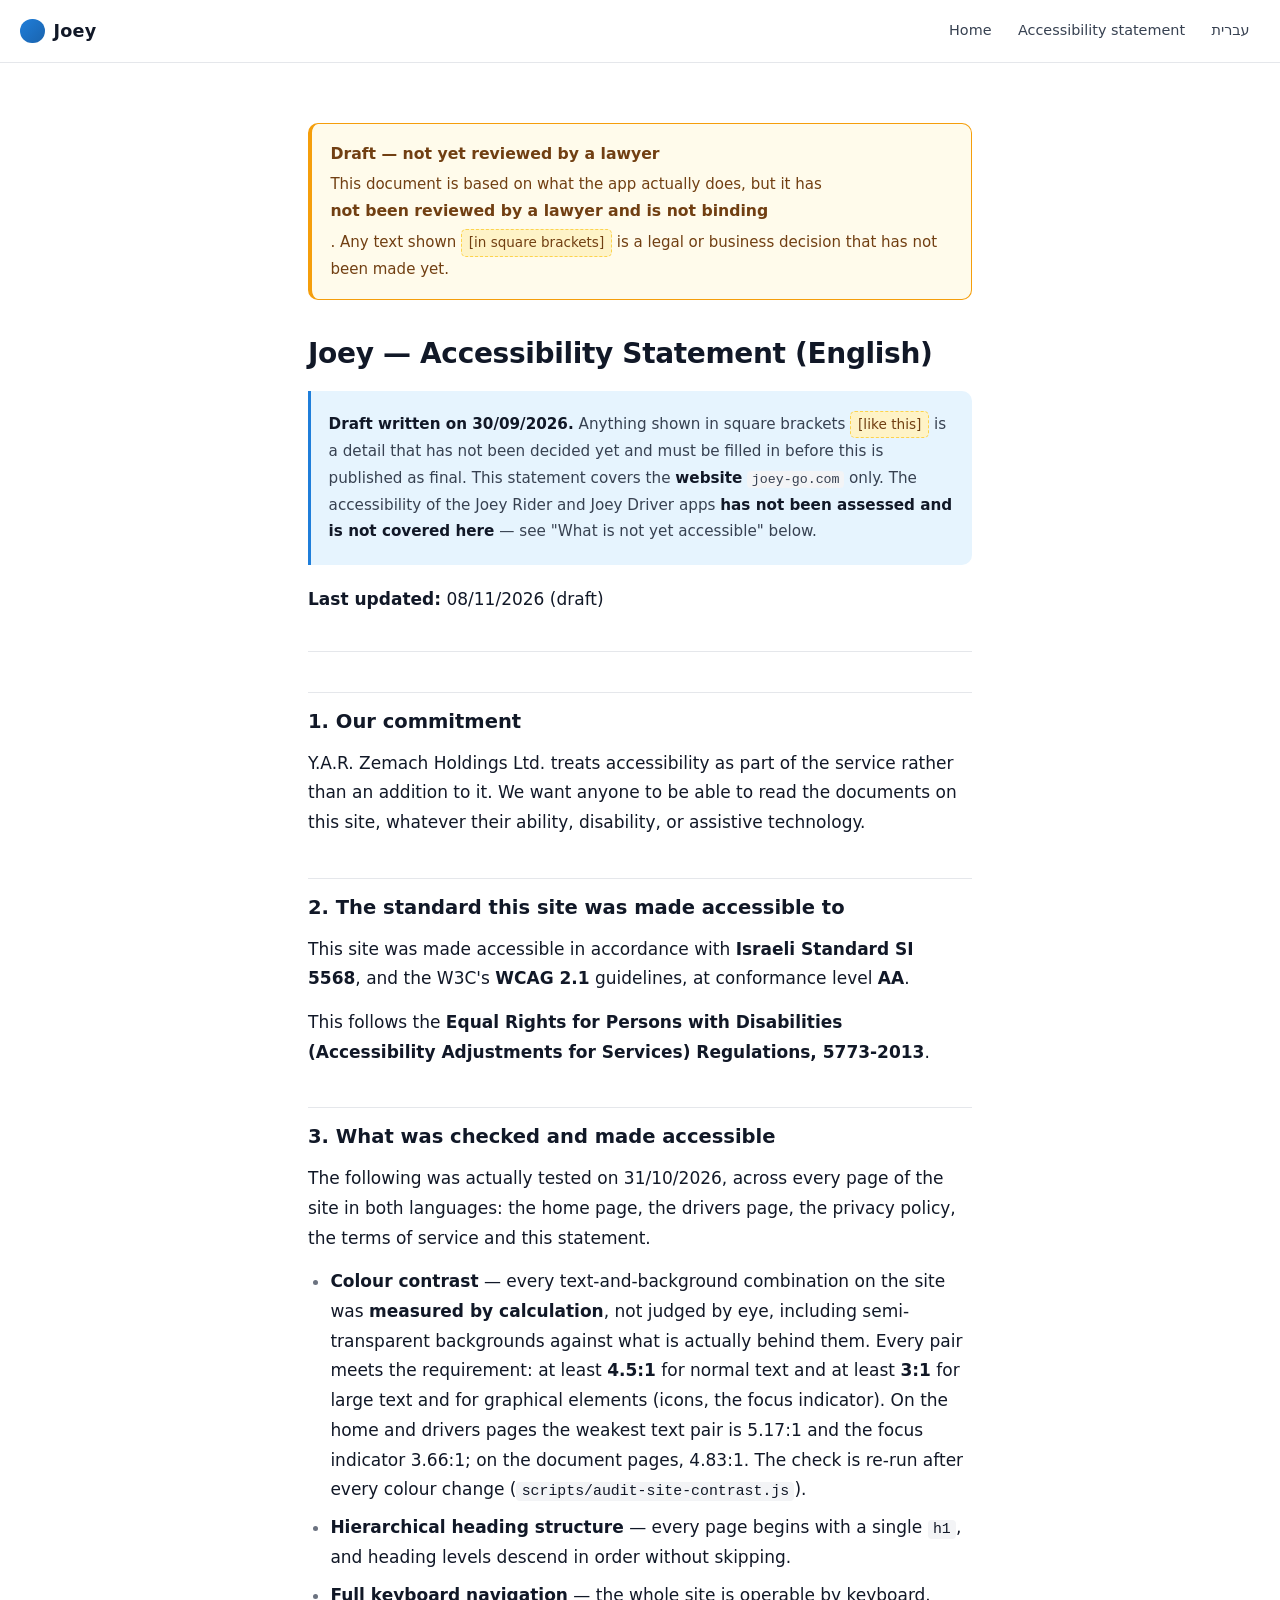
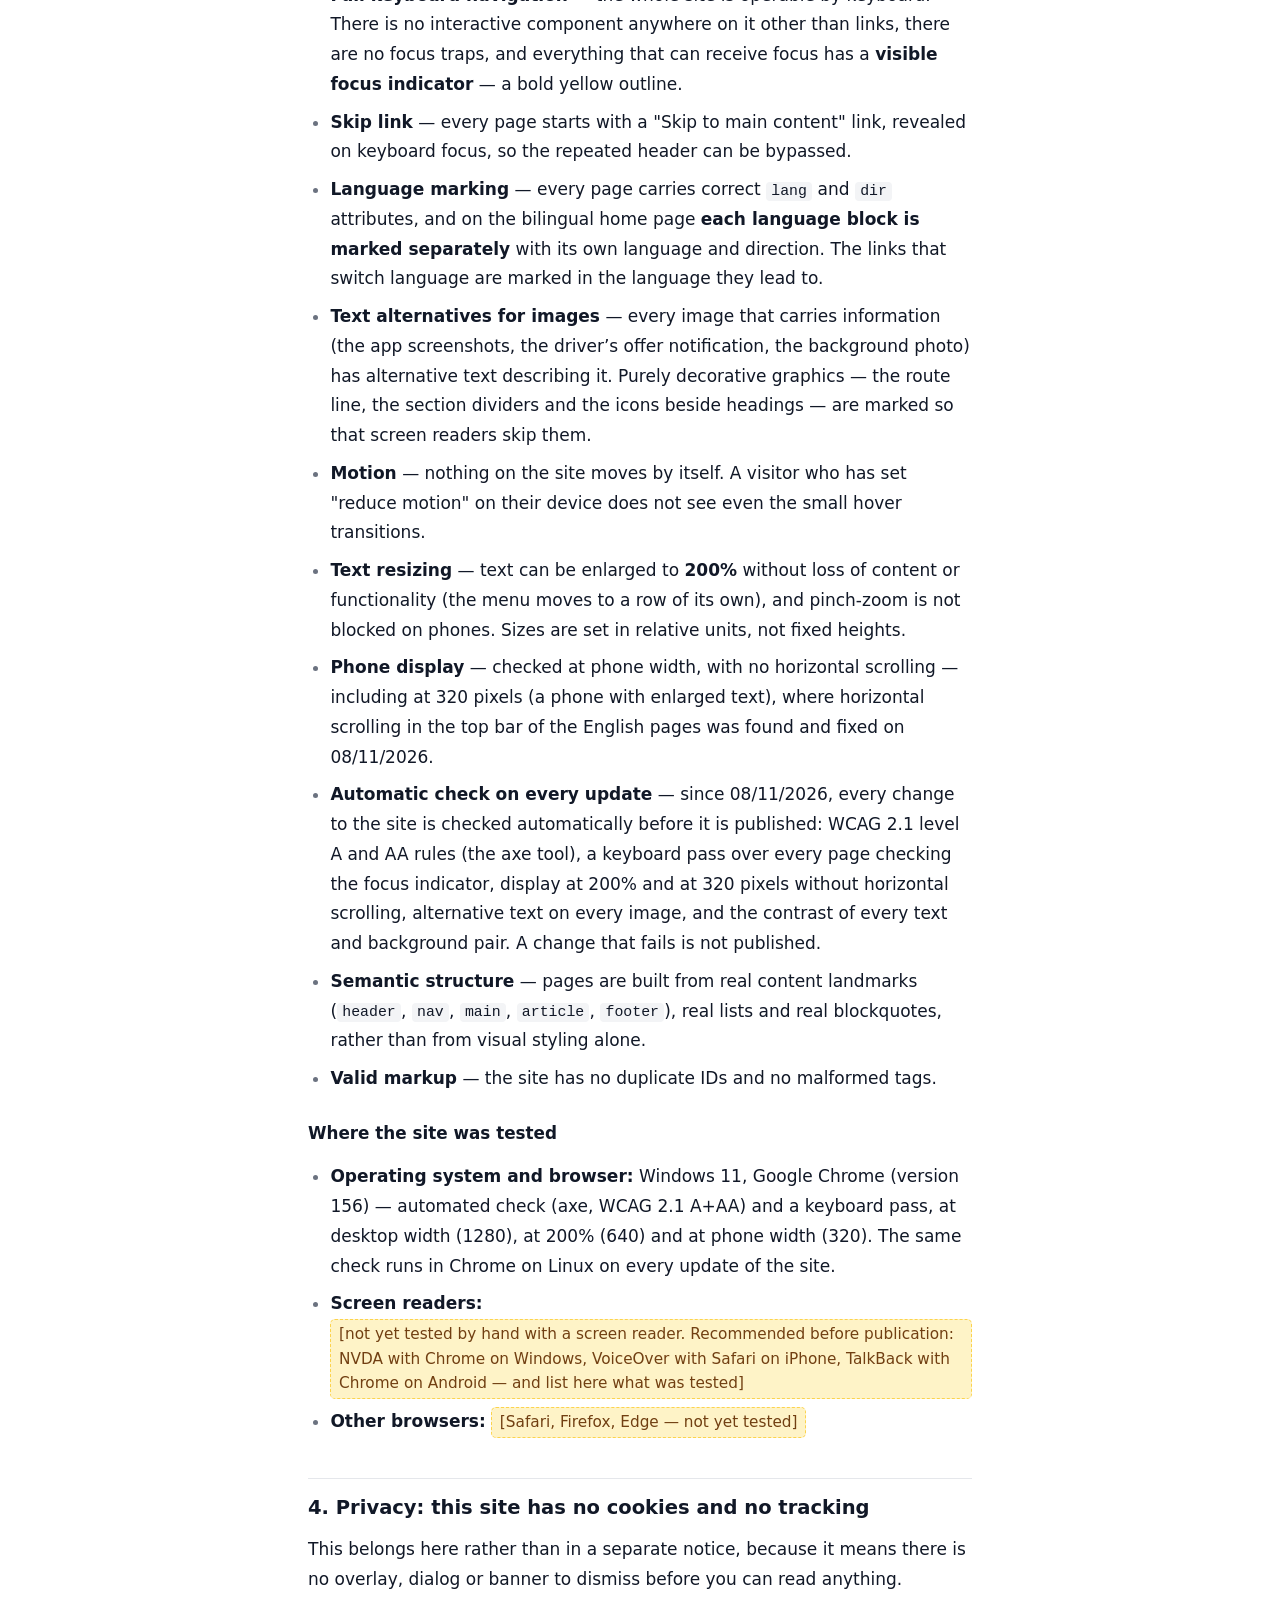
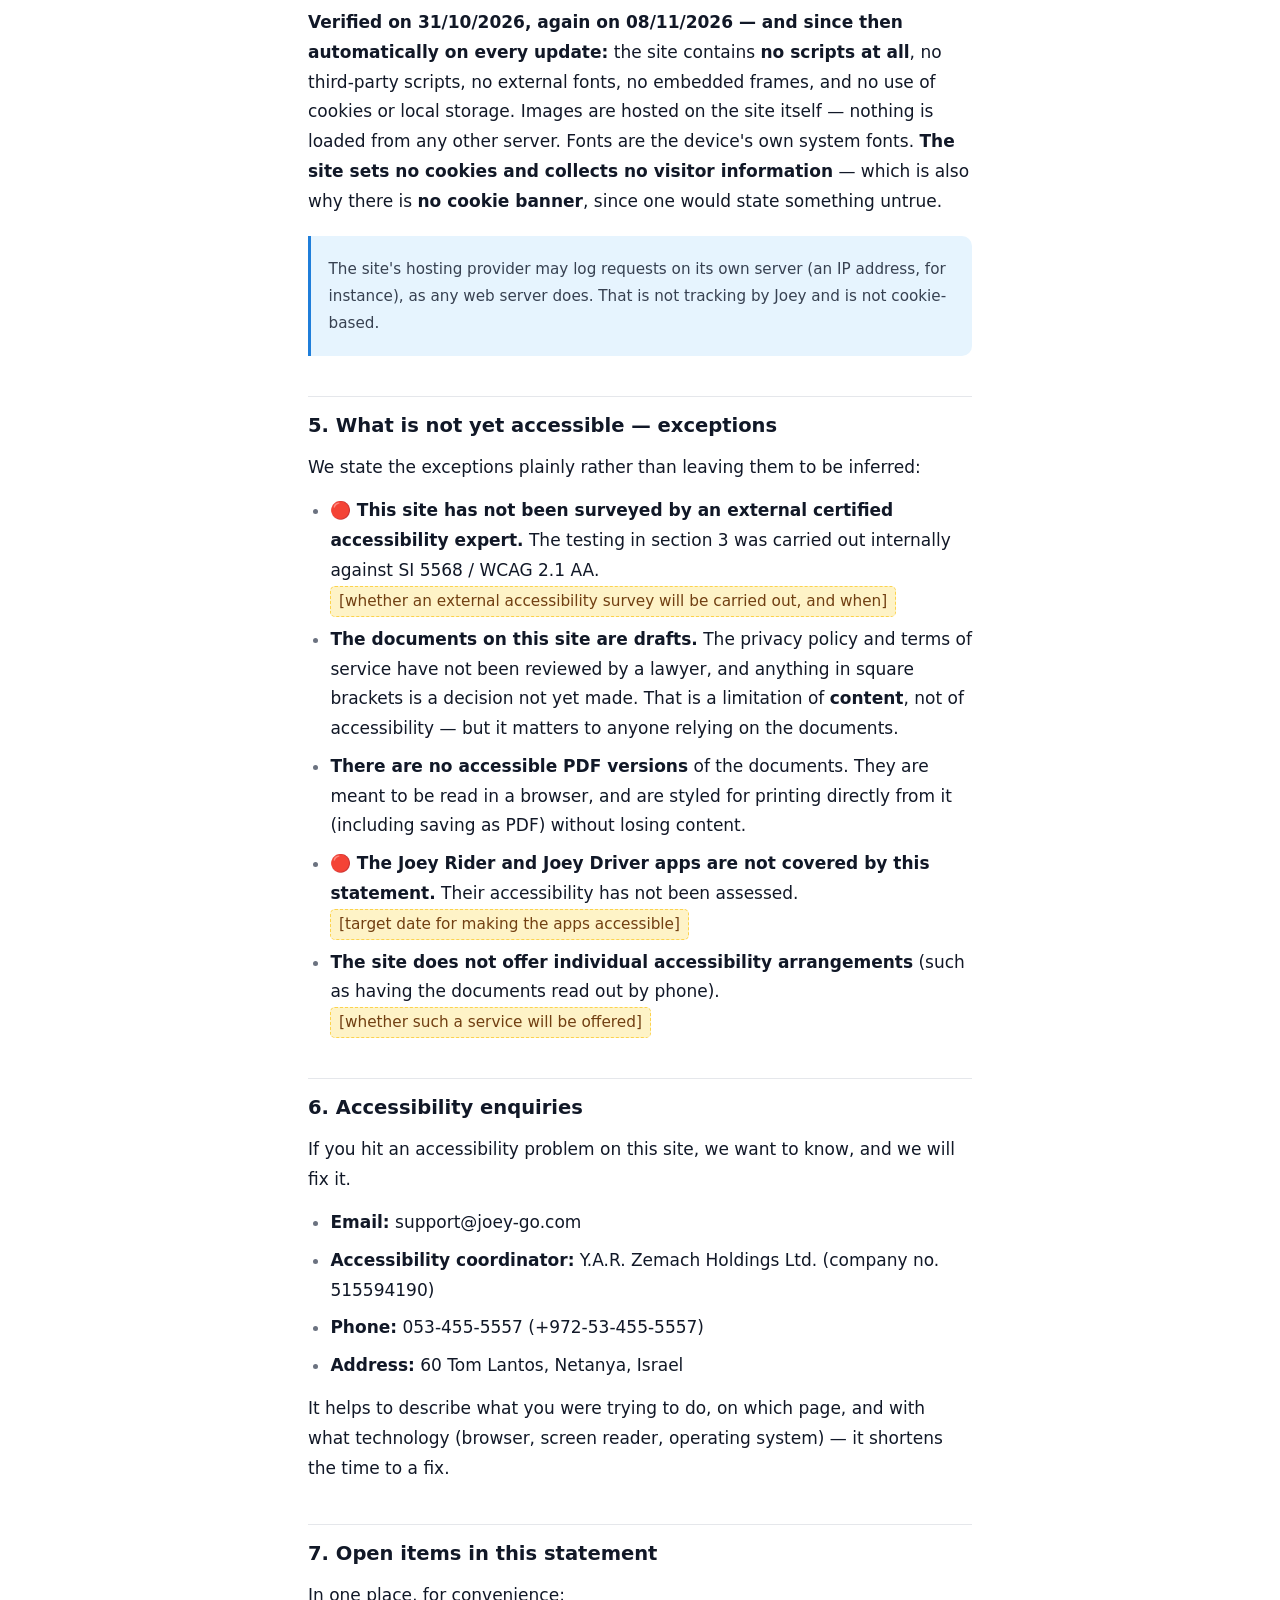
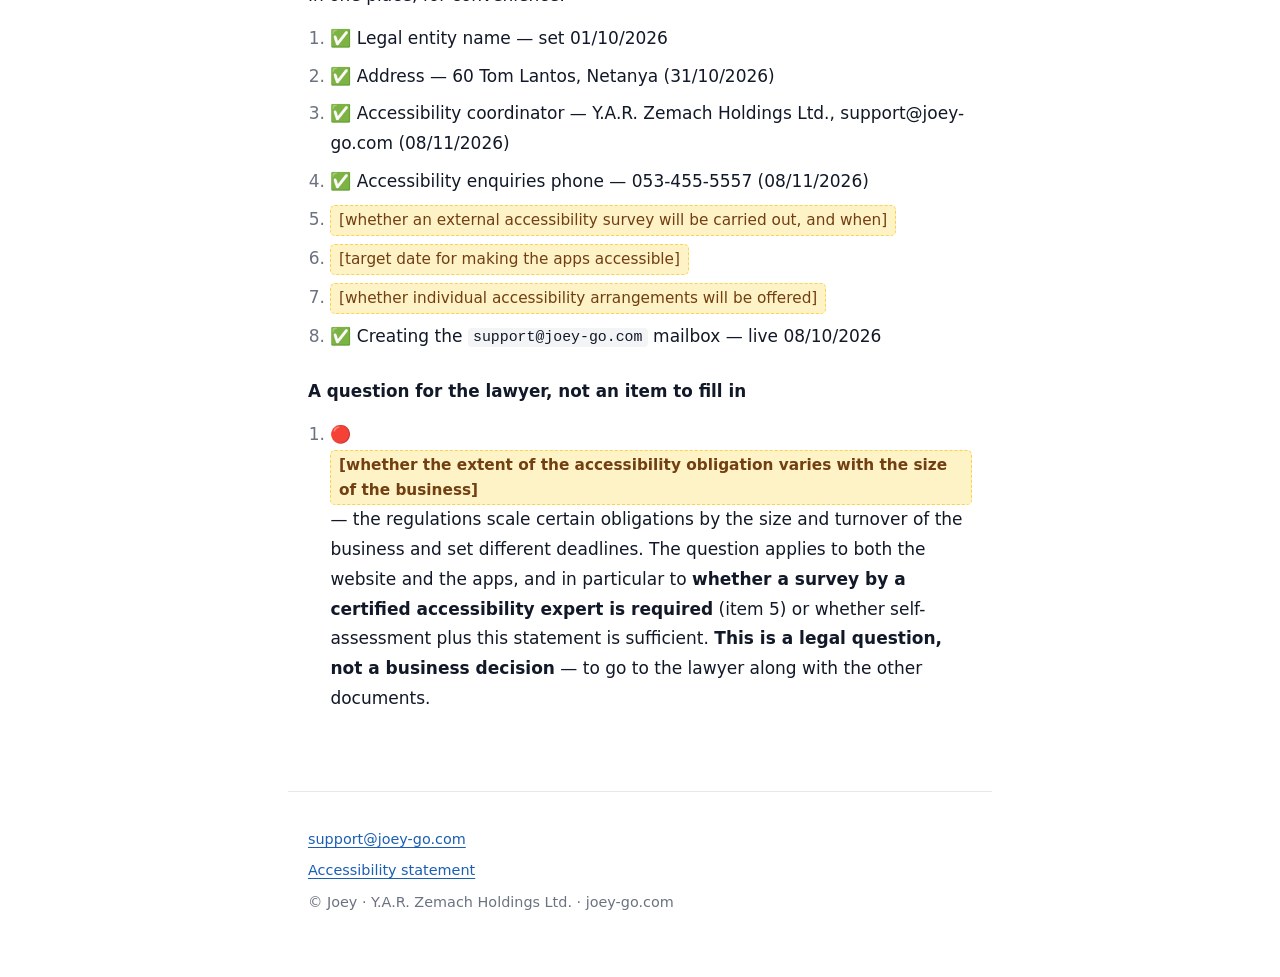
==== commit da8a5aa0: "Accessibility statement: company number 515594190 next to the coordinator (Orel 09/11: complete what" ====
--- a/accessibility.en.html
+++ b/accessibility.en.html
@@ -79,7 +79,7 @@
 <p>If you hit an accessibility problem on this site, we want to know, and we will fix it.</p>
 <ul>
 <li><p><strong>Email:</strong> support@joey-go.com</p></li>
-<li><p><strong>Accessibility coordinator:</strong> Y.A.R. Zemach Holdings Ltd.</p></li>
+<li><p><strong>Accessibility coordinator:</strong> Y.A.R. Zemach Holdings Ltd. (company no. 515594190)</p></li>
 <li><p><strong>Phone:</strong> 053-455-5557 (+972-53-455-5557)</p></li>
 <li><p><strong>Address:</strong> 60 Tom Lantos, Netanya, Israel</p></li>
 </ul>
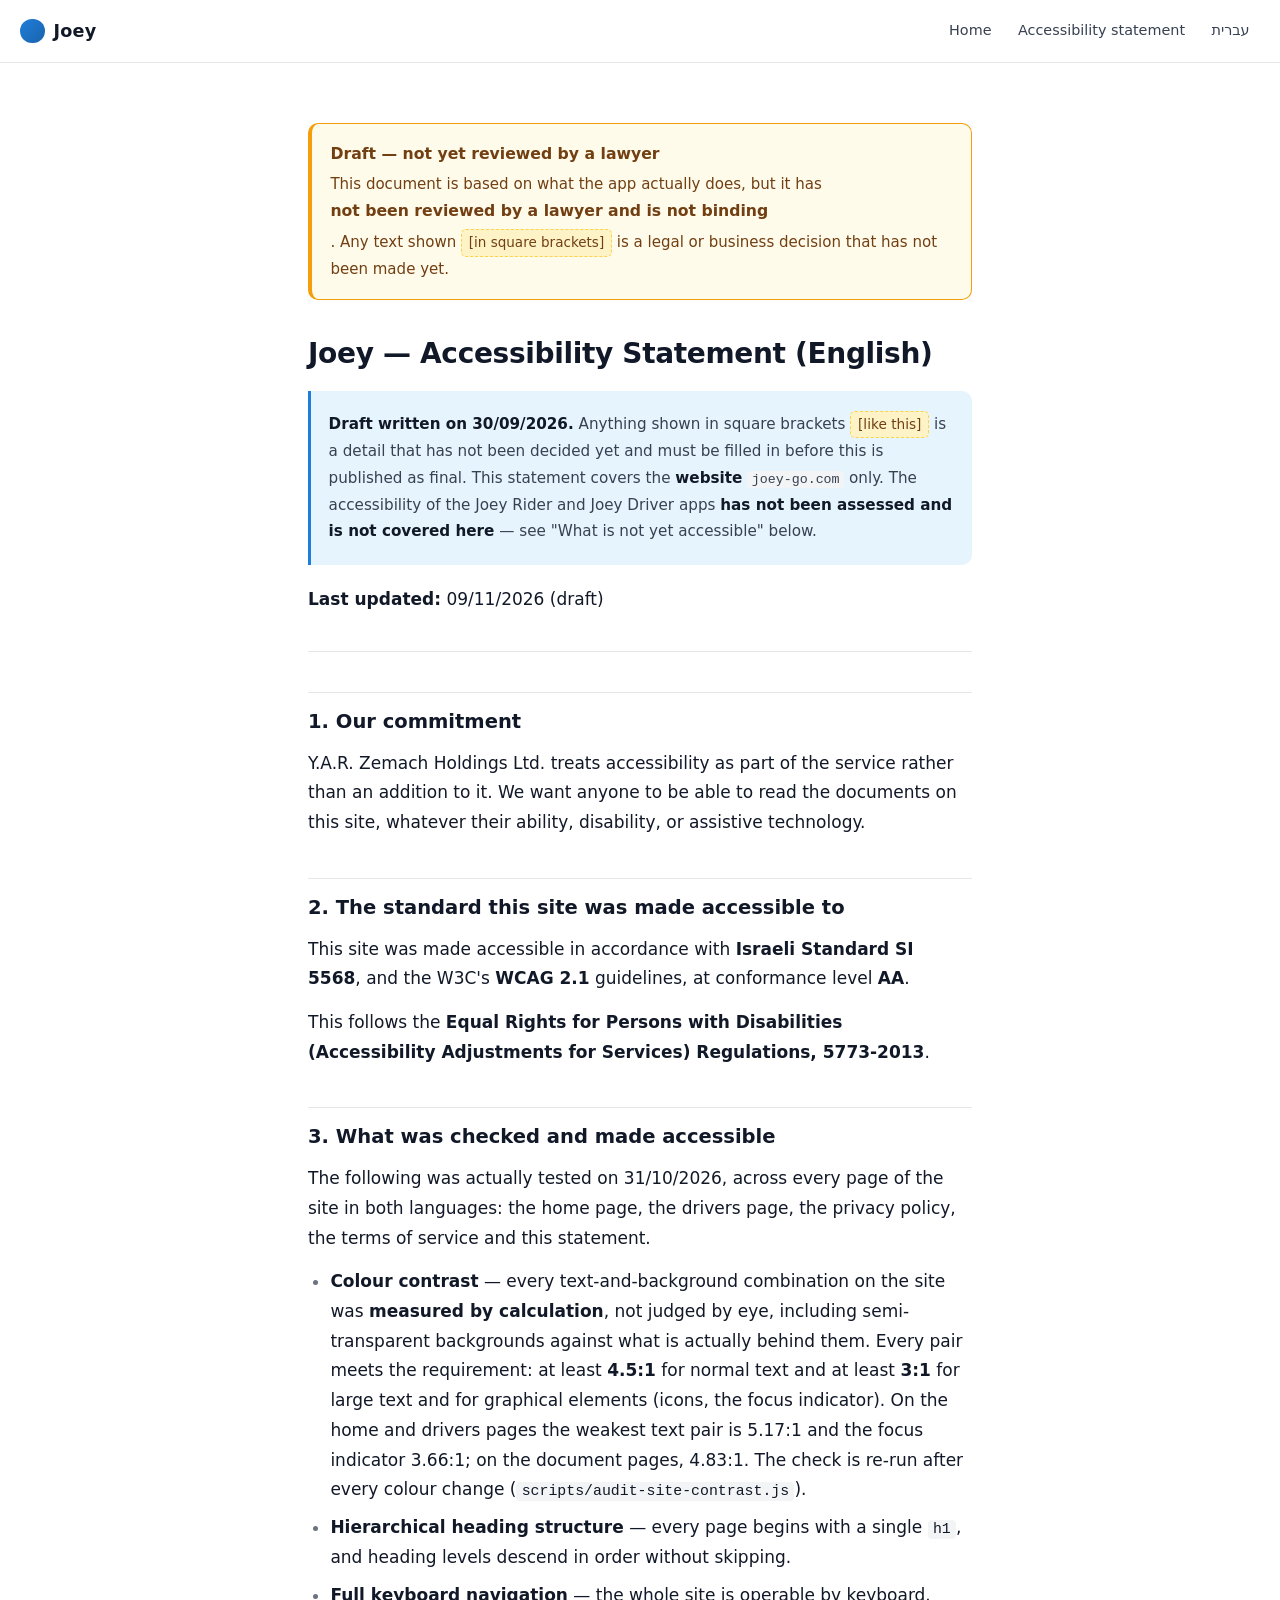
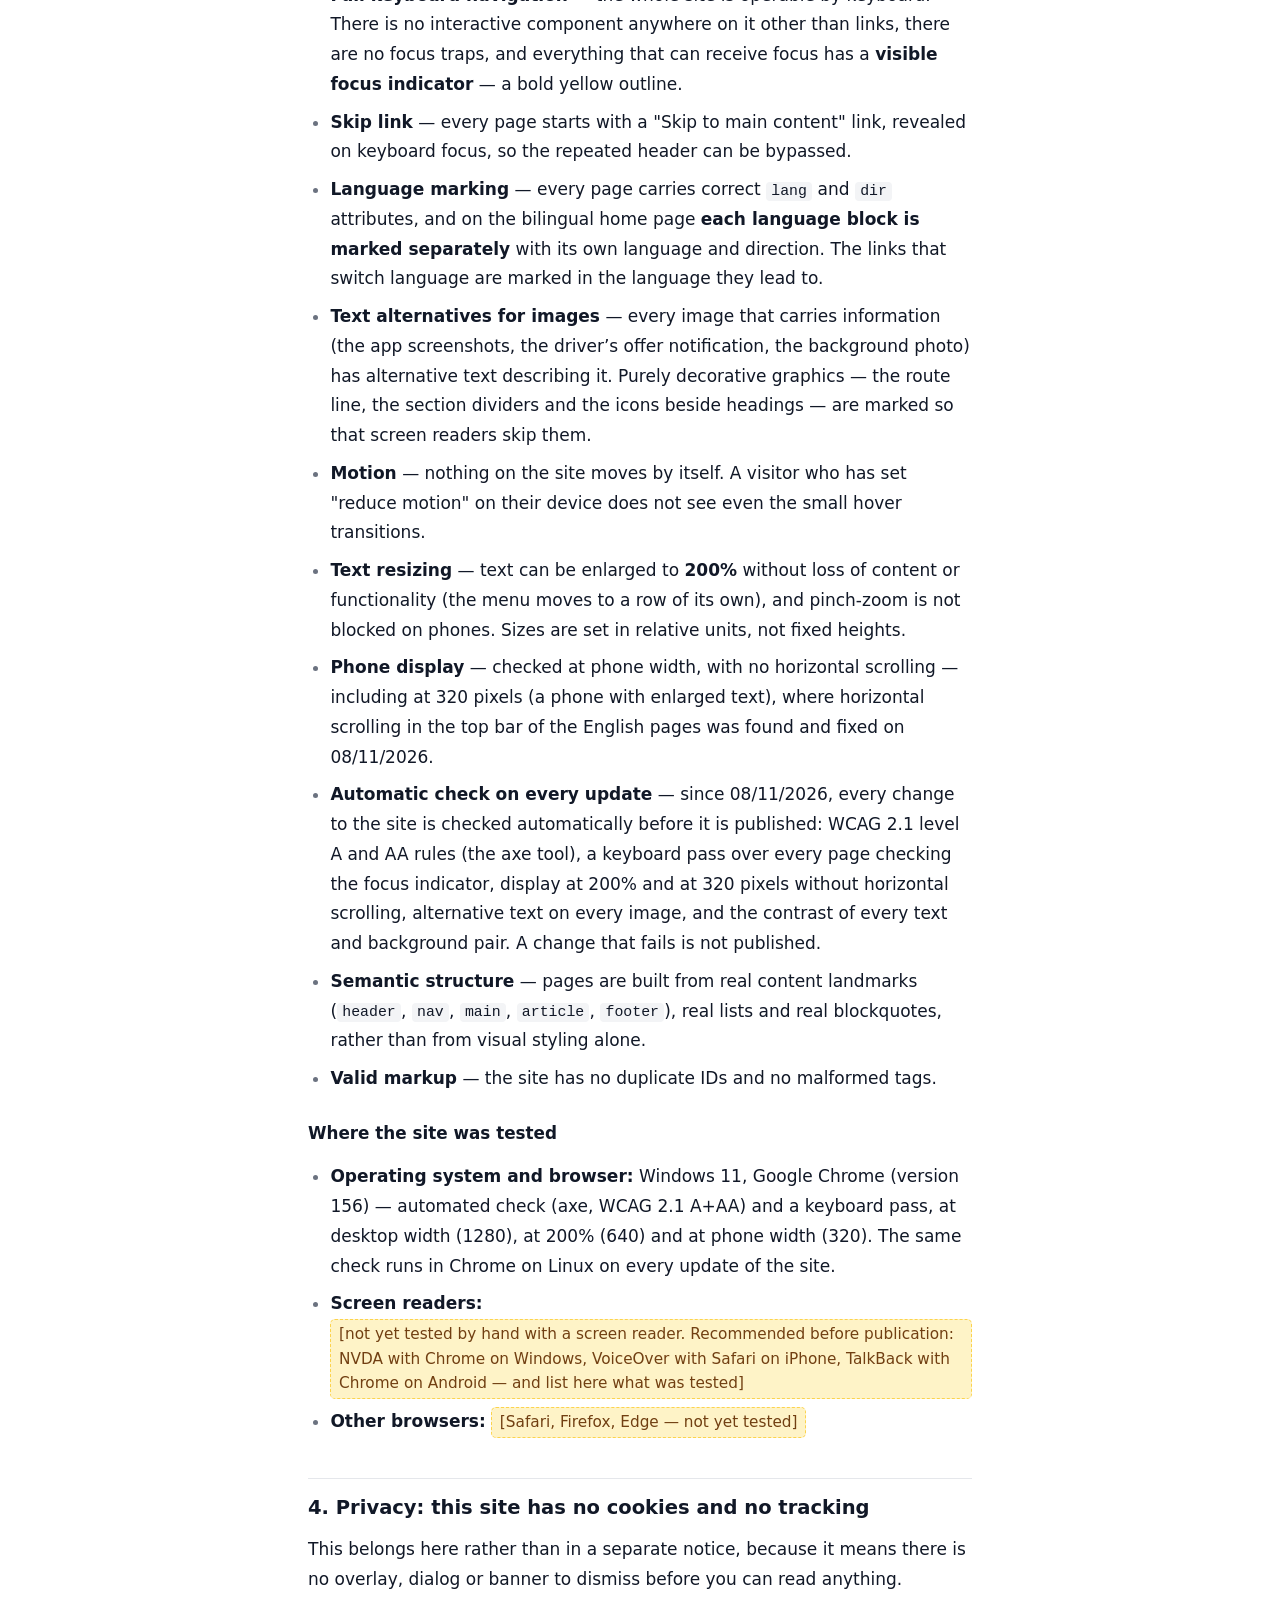
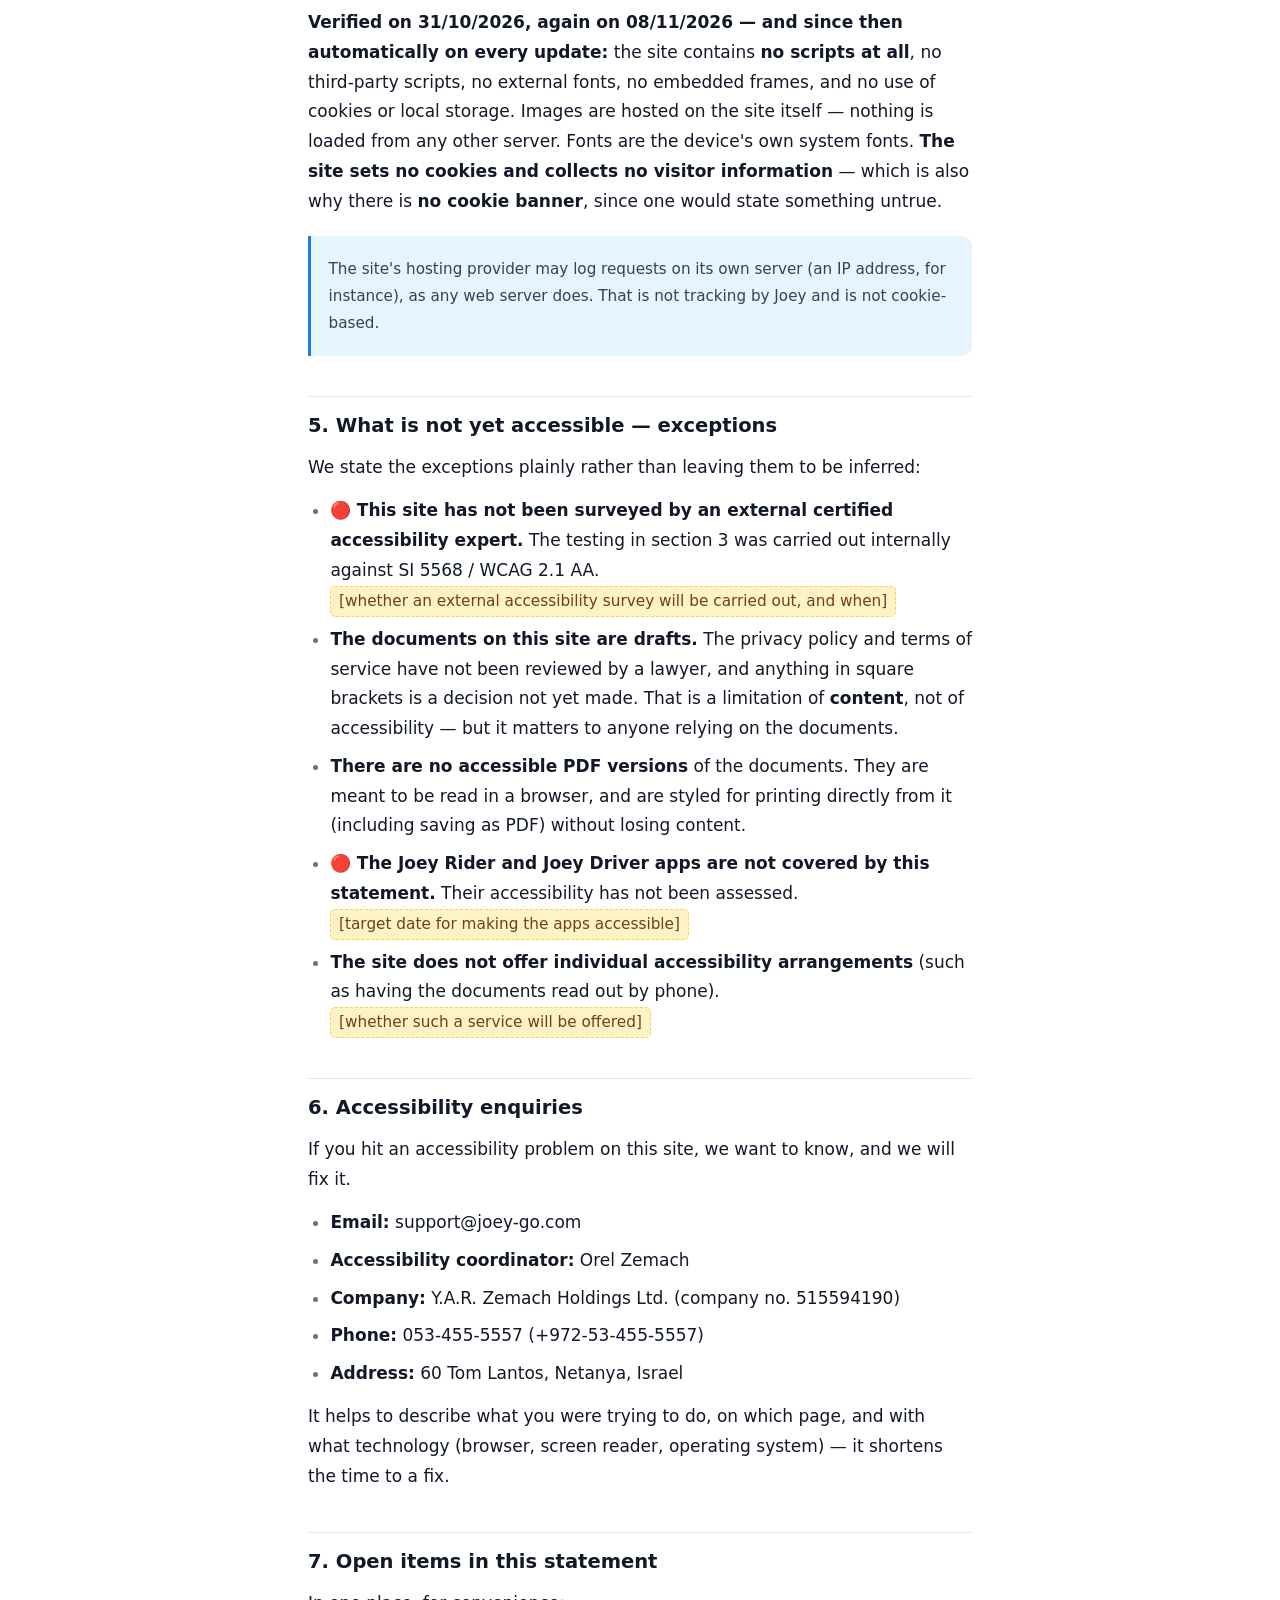
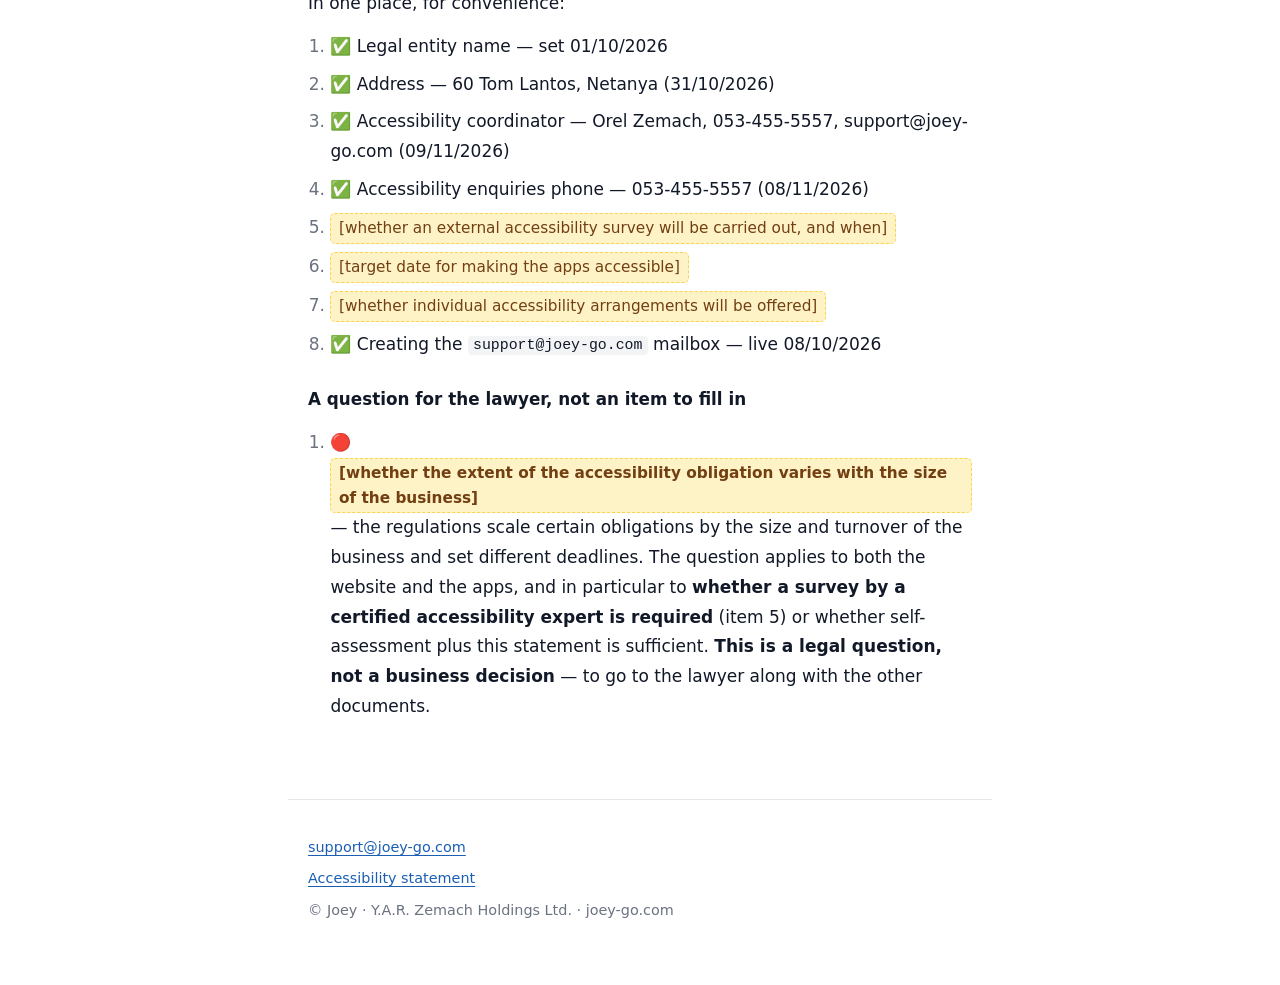
==== commit f7694cbc: "Accessibility statement: coordinator Orel Zemach (053-455-5557, support@joey-go.com), company + numb" ====
--- a/accessibility.en.html
+++ b/accessibility.en.html
@@ -33,7 +33,7 @@
   <article>
 <h1>Joey — Accessibility Statement (English)</h1>
 <blockquote><p><strong>Draft written on 30/09/2026.</strong> Anything shown in square brackets <code class="todo">[like this]</code> is a detail that has not been decided yet and must be filled in before this is published as final. This statement covers the <strong>website</strong> <code>joey-go.com</code> only. The accessibility of the Joey Rider and Joey Driver apps <strong>has not been assessed and is not covered here</strong> — see &quot;What is not yet accessible&quot; below.</p></blockquote>
-<p><strong>Last updated:</strong> 08/11/2026 (draft)</p>
+<p><strong>Last updated:</strong> 09/11/2026 (draft)</p>
 <hr>
 <h2>1. Our commitment</h2>
 <p>Y.A.R. Zemach Holdings Ltd. treats accessibility as part of the service rather than an addition to it. We want anyone to be able to read the documents on this site, whatever their ability, disability, or assistive technology.</p>
@@ -79,7 +79,8 @@
 <p>If you hit an accessibility problem on this site, we want to know, and we will fix it.</p>
 <ul>
 <li><p><strong>Email:</strong> support@joey-go.com</p></li>
-<li><p><strong>Accessibility coordinator:</strong> Y.A.R. Zemach Holdings Ltd. (company no. 515594190)</p></li>
+<li><p><strong>Accessibility coordinator:</strong> Orel Zemach</p></li>
+<li><p><strong>Company:</strong> Y.A.R. Zemach Holdings Ltd. (company no. 515594190)</p></li>
 <li><p><strong>Phone:</strong> 053-455-5557 (+972-53-455-5557)</p></li>
 <li><p><strong>Address:</strong> 60 Tom Lantos, Netanya, Israel</p></li>
 </ul>
@@ -89,7 +90,7 @@
 <ol>
 <li><p>✅ Legal entity name — set 01/10/2026</p></li>
 <li><p>✅ Address — 60 Tom Lantos, Netanya (31/10/2026)</p></li>
-<li><p>✅ Accessibility coordinator — Y.A.R. Zemach Holdings Ltd., support@joey-go.com (08/11/2026)</p></li>
+<li><p>✅ Accessibility coordinator — Orel Zemach, 053-455-5557, support@joey-go.com (09/11/2026)</p></li>
 <li><p>✅ Accessibility enquiries phone — 053-455-5557 (08/11/2026)</p></li>
 <li><p><code class="todo">[whether an external accessibility survey will be carried out, and when]</code></p></li>
 <li><p><code class="todo">[target date for making the apps accessible]</code></p></li>
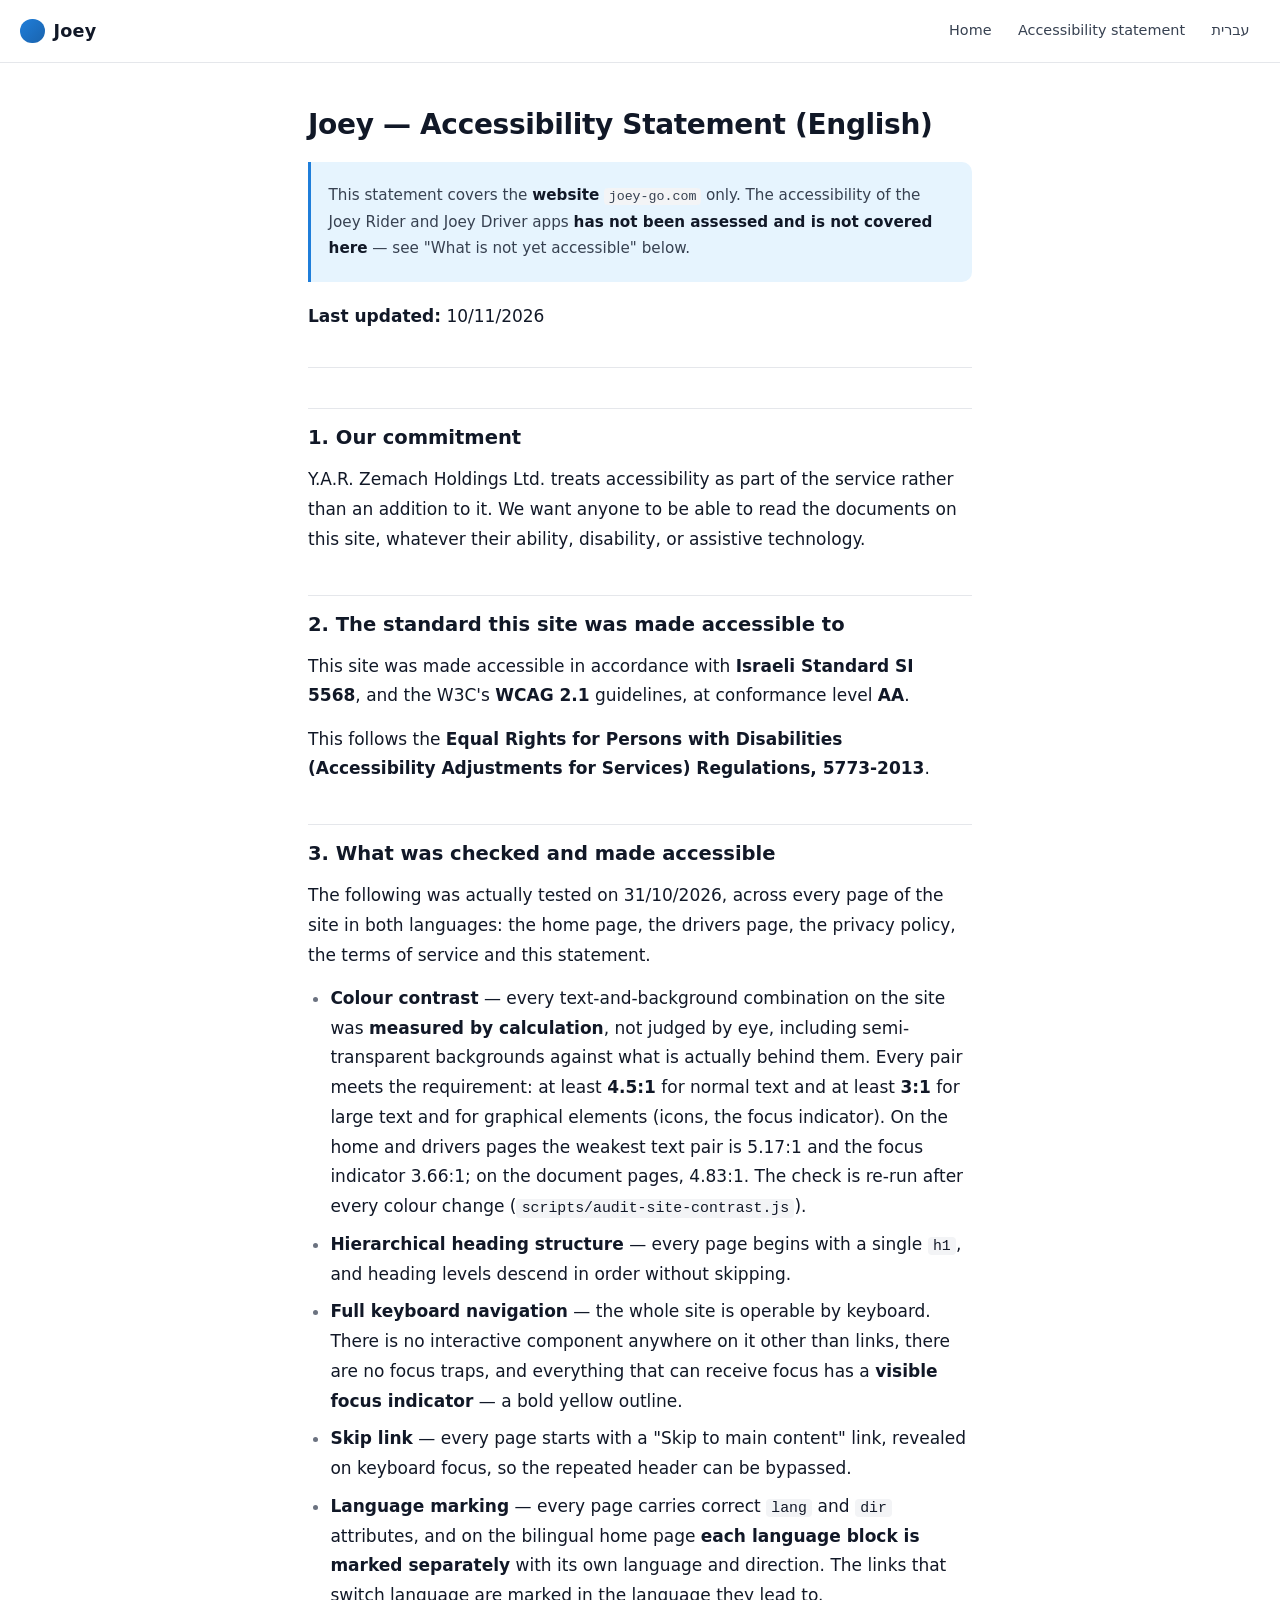
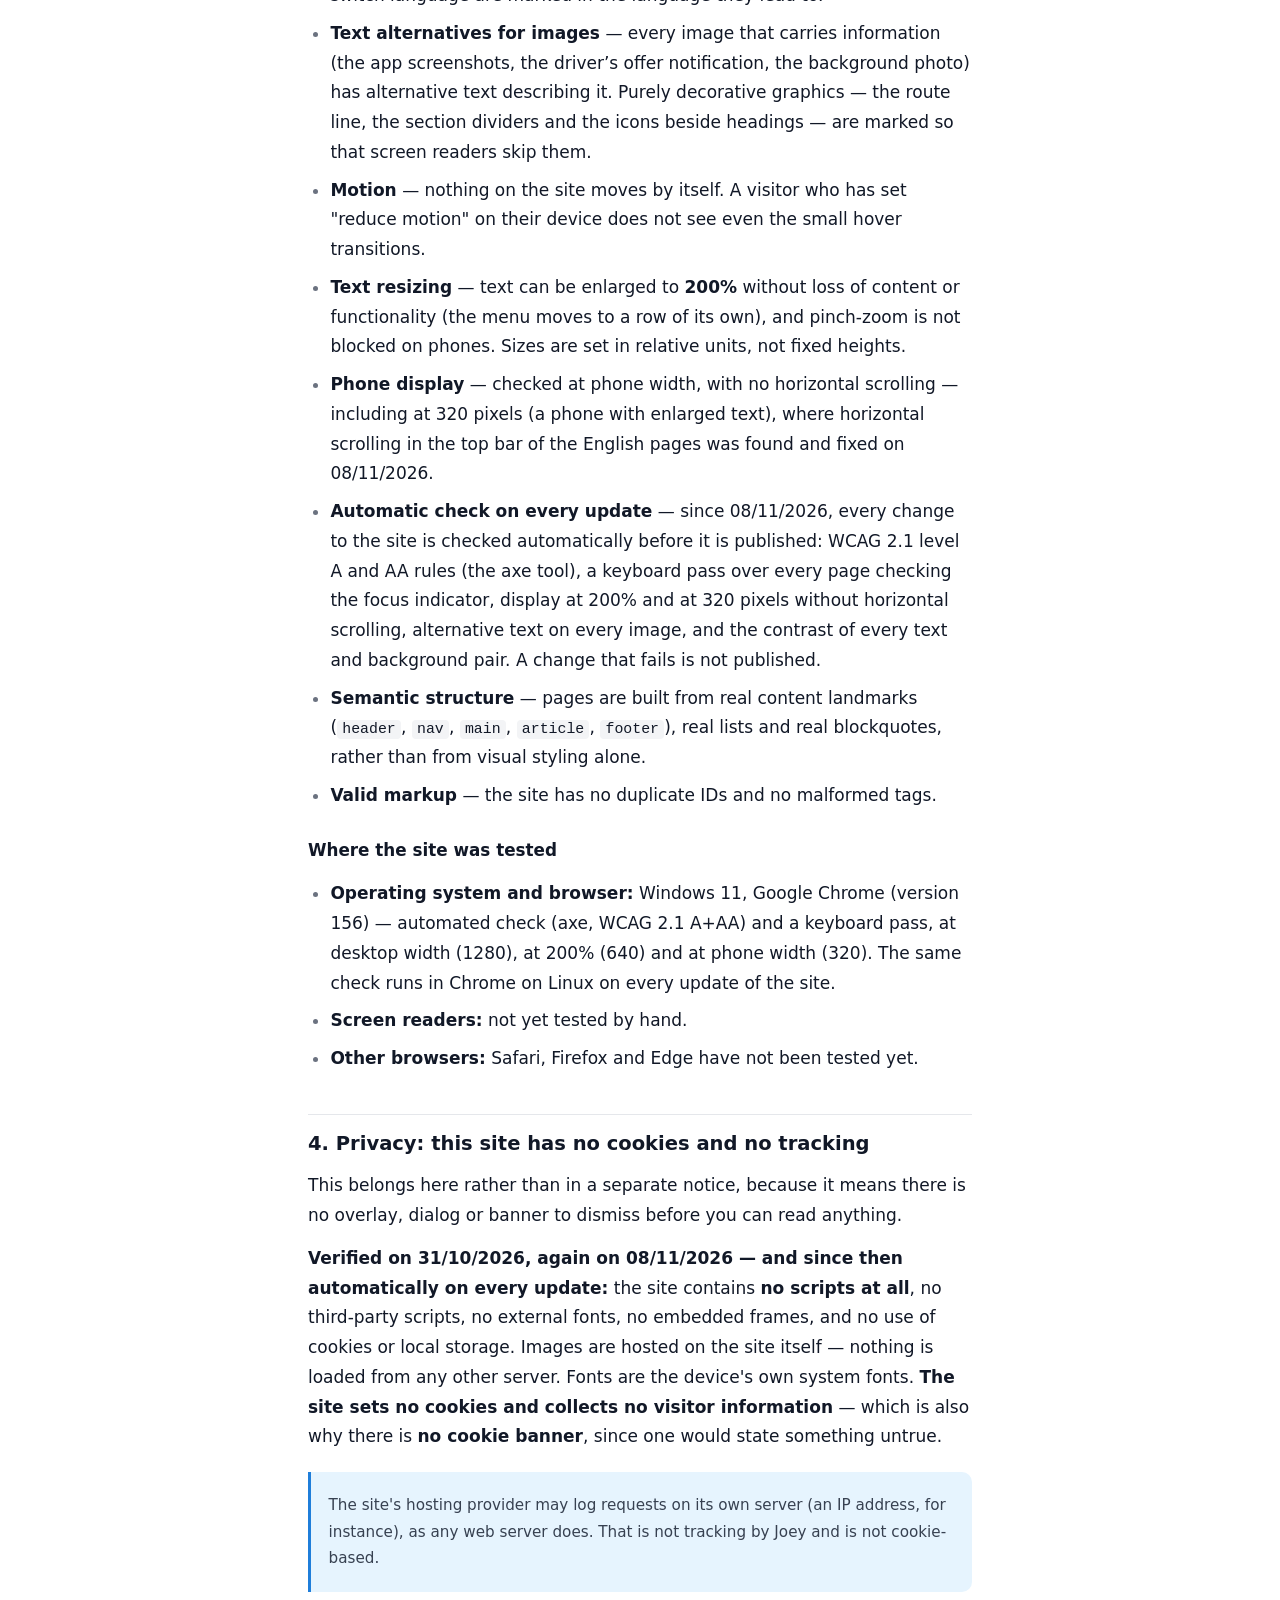
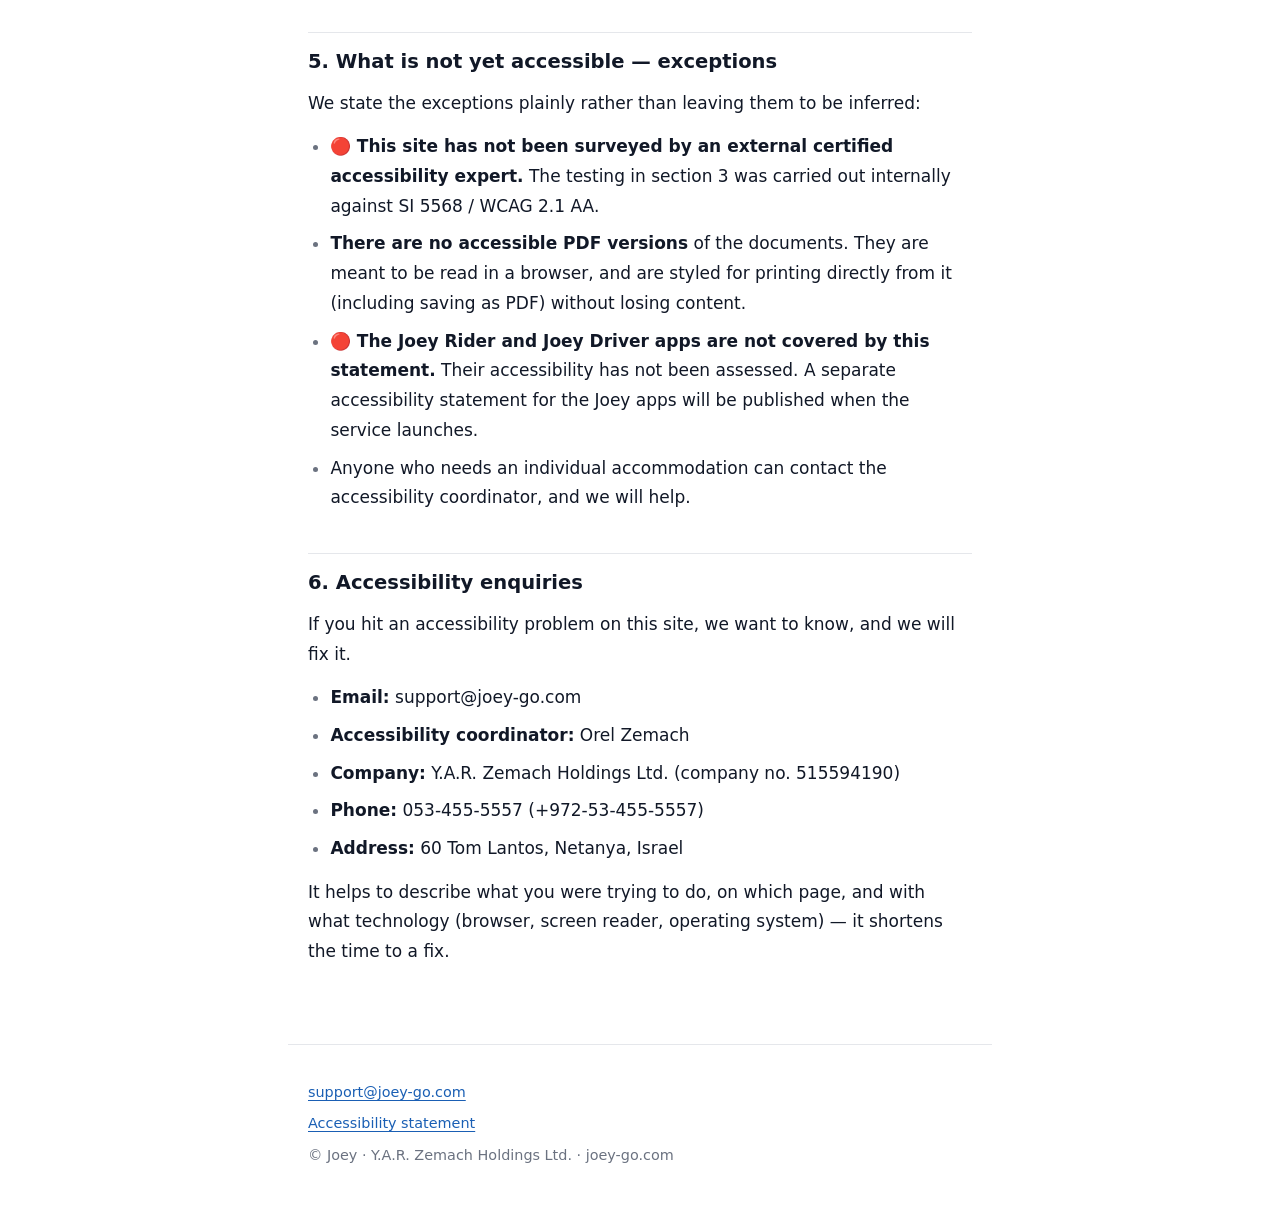
==== commit f61b8a82: "Approved by Orel 10/11/2026: no draft banner, effective 10/11/2026; all internal notes removed; age " ====
--- a/accessibility.en.html
+++ b/accessibility.en.html
@@ -8,32 +8,21 @@
 <link rel="stylesheet" href="style.css">
 </head>
 <body>
-<!-- WCAG 2.0 2.4.1 Bypass Blocks (Level A): the header repeats on every page,
-     so a keyboard user gets a way past it. Hidden until focused. -->
 <a class="skip" href="#main">Skip to main content</a>
 <header class="bar">
   <a class="brand" href="en.html">Joey</a>
   <nav>
     <a href="en.html">Home</a>
     <a href="accessibility.en.html">Accessibility statement</a>
-    <!-- 3.1.2 Language of Parts (AA): this link's own text is in the other
-         language, so it is marked as such rather than inheriting the page's. -->
     <a href="accessibility.he.html" lang="he" dir="rtl" hreflang="he">עברית</a>
   </nav>
 </header>
 
-<!-- tabindex="-1" so the skip link actually moves focus, not just the
-     viewport: without it some browsers scroll and leave focus behind. -->
 <main id="main" tabindex="-1">
-  <div class="draft" role="note">
-    <strong>Draft — not yet reviewed by a lawyer</strong>
-    <p>This document is based on what the app actually does, but it has <strong>not been reviewed by a lawyer and is not binding</strong>. Any text shown <code class="todo">[in square brackets]</code> is a legal or business decision that has not been made yet.</p>
-  </div>
-
   <article>
 <h1>Joey — Accessibility Statement (English)</h1>
-<blockquote><p><strong>Draft written on 30/09/2026.</strong> Anything shown in square brackets <code class="todo">[like this]</code> is a detail that has not been decided yet and must be filled in before this is published as final. This statement covers the <strong>website</strong> <code>joey-go.com</code> only. The accessibility of the Joey Rider and Joey Driver apps <strong>has not been assessed and is not covered here</strong> — see &quot;What is not yet accessible&quot; below.</p></blockquote>
-<p><strong>Last updated:</strong> 09/11/2026 (draft)</p>
+<blockquote><p>This statement covers the <strong>website</strong> <code>joey-go.com</code> only. The accessibility of the Joey Rider and Joey Driver apps <strong>has not been assessed and is not covered here</strong> — see &quot;What is not yet accessible&quot; below.</p></blockquote>
+<p><strong>Last updated:</strong> 10/11/2026</p>
 <hr>
 <h2>1. Our commitment</h2>
 <p>Y.A.R. Zemach Holdings Ltd. treats accessibility as part of the service rather than an addition to it. We want anyone to be able to read the documents on this site, whatever their ability, disability, or assistive technology.</p>
@@ -59,8 +48,8 @@
 <h3>Where the site was tested</h3>
 <ul>
 <li><p><strong>Operating system and browser:</strong> Windows 11, Google Chrome (version 156) — automated check (axe, WCAG 2.1 A+AA) and a keyboard pass, at desktop width (1280), at 200% (640) and at phone width (320). The same check runs in Chrome on Linux on every update of the site.</p></li>
-<li><p><strong>Screen readers:</strong> <code class="todo">[not yet tested by hand with a screen reader. Recommended before publication: NVDA with Chrome on Windows, VoiceOver with Safari on iPhone, TalkBack with Chrome on Android — and list here what was tested]</code></p></li>
-<li><p><strong>Other browsers:</strong> <code class="todo">[Safari, Firefox, Edge — not yet tested]</code></p></li>
+<li><p><strong>Screen readers:</strong> not yet tested by hand.</p></li>
+<li><p><strong>Other browsers:</strong> Safari, Firefox and Edge have not been tested yet.</p></li>
 </ul>
 <h2>4. Privacy: this site has no cookies and no tracking</h2>
 <p>This belongs here rather than in a separate notice, because it means there is no overlay, dialog or banner to dismiss before you can read anything.</p>
@@ -69,11 +58,10 @@
 <h2>5. What is not yet accessible — exceptions</h2>
 <p>We state the exceptions plainly rather than leaving them to be inferred:</p>
 <ul>
-<li><p>🔴 <strong>This site has not been surveyed by an external certified accessibility expert.</strong> The testing in section 3 was carried out internally against SI 5568 / WCAG 2.1 AA. <code class="todo">[whether an external accessibility survey will be carried out, and when]</code></p></li>
-<li><p><strong>The documents on this site are drafts.</strong> The privacy policy and terms of service have not been reviewed by a lawyer, and anything in square brackets is a decision not yet made. That is a limitation of <strong>content</strong>, not of accessibility — but it matters to anyone relying on the documents.</p></li>
+<li><p>🔴 <strong>This site has not been surveyed by an external certified accessibility expert.</strong> The testing in section 3 was carried out internally against SI 5568 / WCAG 2.1 AA.</p></li>
 <li><p><strong>There are no accessible PDF versions</strong> of the documents. They are meant to be read in a browser, and are styled for printing directly from it (including saving as PDF) without losing content.</p></li>
-<li><p>🔴 <strong>The Joey Rider and Joey Driver apps are not covered by this statement.</strong> Their accessibility has not been assessed. <code class="todo">[target date for making the apps accessible]</code></p></li>
-<li><p><strong>The site does not offer individual accessibility arrangements</strong> (such as having the documents read out by phone). <code class="todo">[whether such a service will be offered]</code></p></li>
+<li><p>🔴 <strong>The Joey Rider and Joey Driver apps are not covered by this statement.</strong> Their accessibility has not been assessed. A separate accessibility statement for the Joey apps will be published when the service launches.</p></li>
+<li><p>Anyone who needs an individual accommodation can contact the accessibility coordinator, and we will help.</p></li>
 </ul>
 <h2>6. Accessibility enquiries</h2>
 <p>If you hit an accessibility problem on this site, we want to know, and we will fix it.</p>
@@ -85,22 +73,6 @@
 <li><p><strong>Address:</strong> 60 Tom Lantos, Netanya, Israel</p></li>
 </ul>
 <p>It helps to describe what you were trying to do, on which page, and with what technology (browser, screen reader, operating system) — it shortens the time to a fix.</p>
-<h2>7. Open items in this statement</h2>
-<p>In one place, for convenience:</p>
-<ol>
-<li><p>✅ Legal entity name — set 01/10/2026</p></li>
-<li><p>✅ Address — 60 Tom Lantos, Netanya (31/10/2026)</p></li>
-<li><p>✅ Accessibility coordinator — Orel Zemach, 053-455-5557, support@joey-go.com (09/11/2026)</p></li>
-<li><p>✅ Accessibility enquiries phone — 053-455-5557 (08/11/2026)</p></li>
-<li><p><code class="todo">[whether an external accessibility survey will be carried out, and when]</code></p></li>
-<li><p><code class="todo">[target date for making the apps accessible]</code></p></li>
-<li><p><code class="todo">[whether individual accessibility arrangements will be offered]</code></p></li>
-<li><p>✅ Creating the <code>support@joey-go.com</code> mailbox — live 08/10/2026</p></li>
-</ol>
-<h3>A question for the lawyer, not an item to fill in</h3>
-<ol>
-<li><p>🔴 <strong><code class="todo">[whether the extent of the accessibility obligation varies with the size of the business]</code></strong> — the regulations scale certain obligations by the size and turnover of the business and set different deadlines. The question applies to both the website and the apps, and in particular to <strong>whether a survey by a certified accessibility expert is required</strong> (item 5) or whether self-assessment plus this statement is sufficient. <strong>This is a legal question, not a business decision</strong> — to go to the lawyer along with the other documents.</p></li>
-</ol>
   </article>
 </main>
 
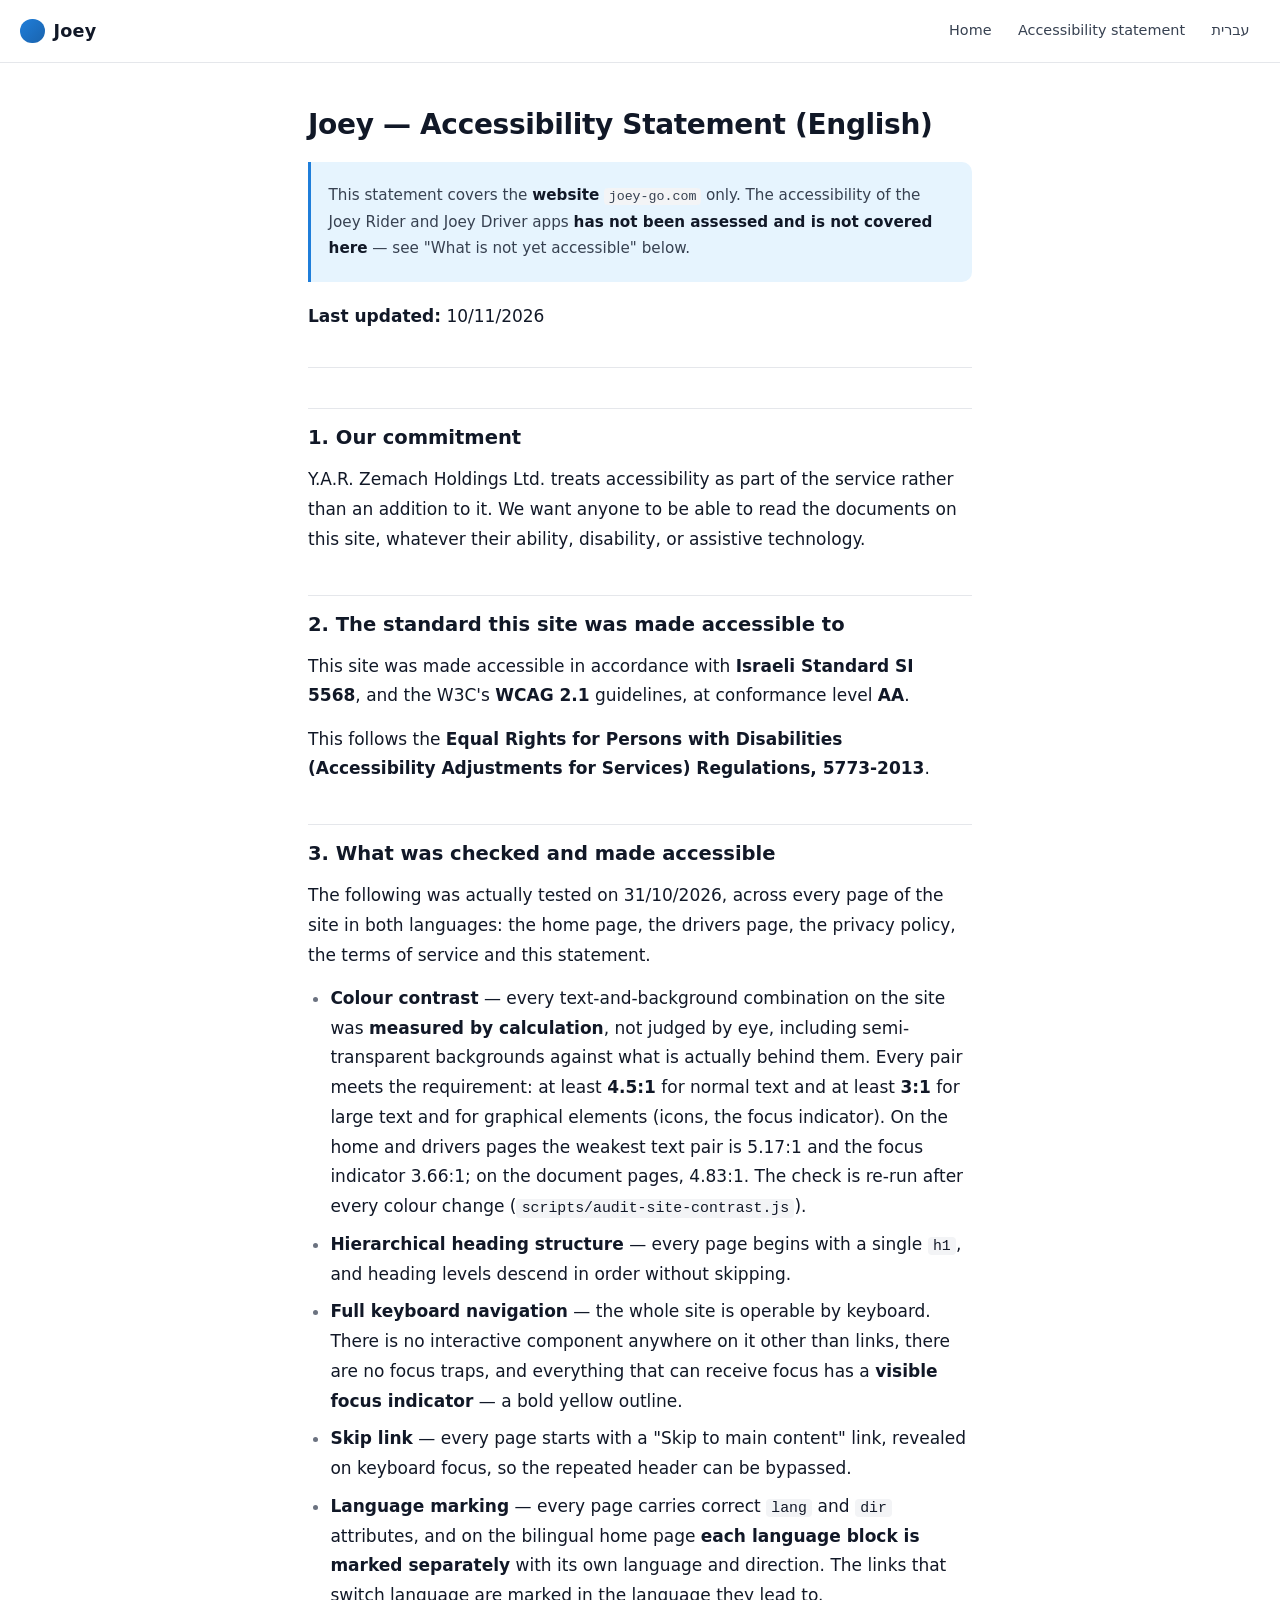
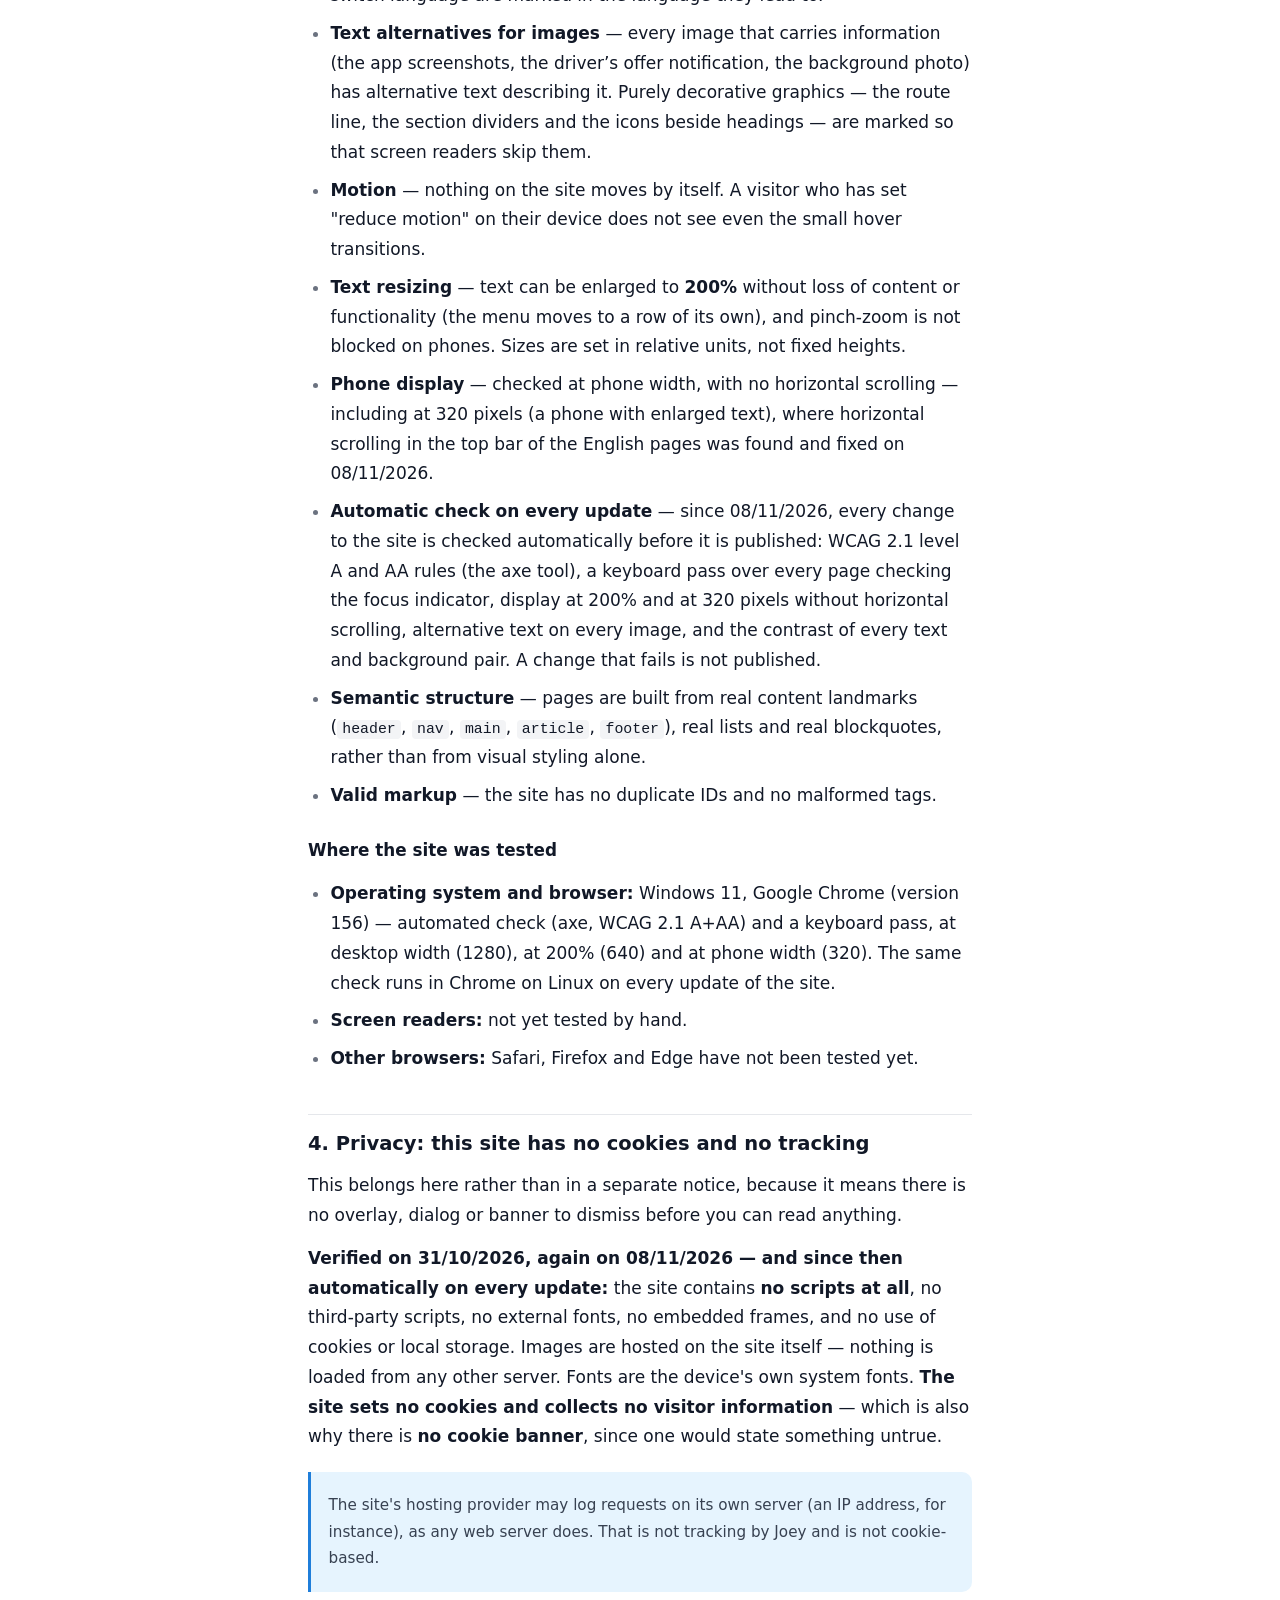
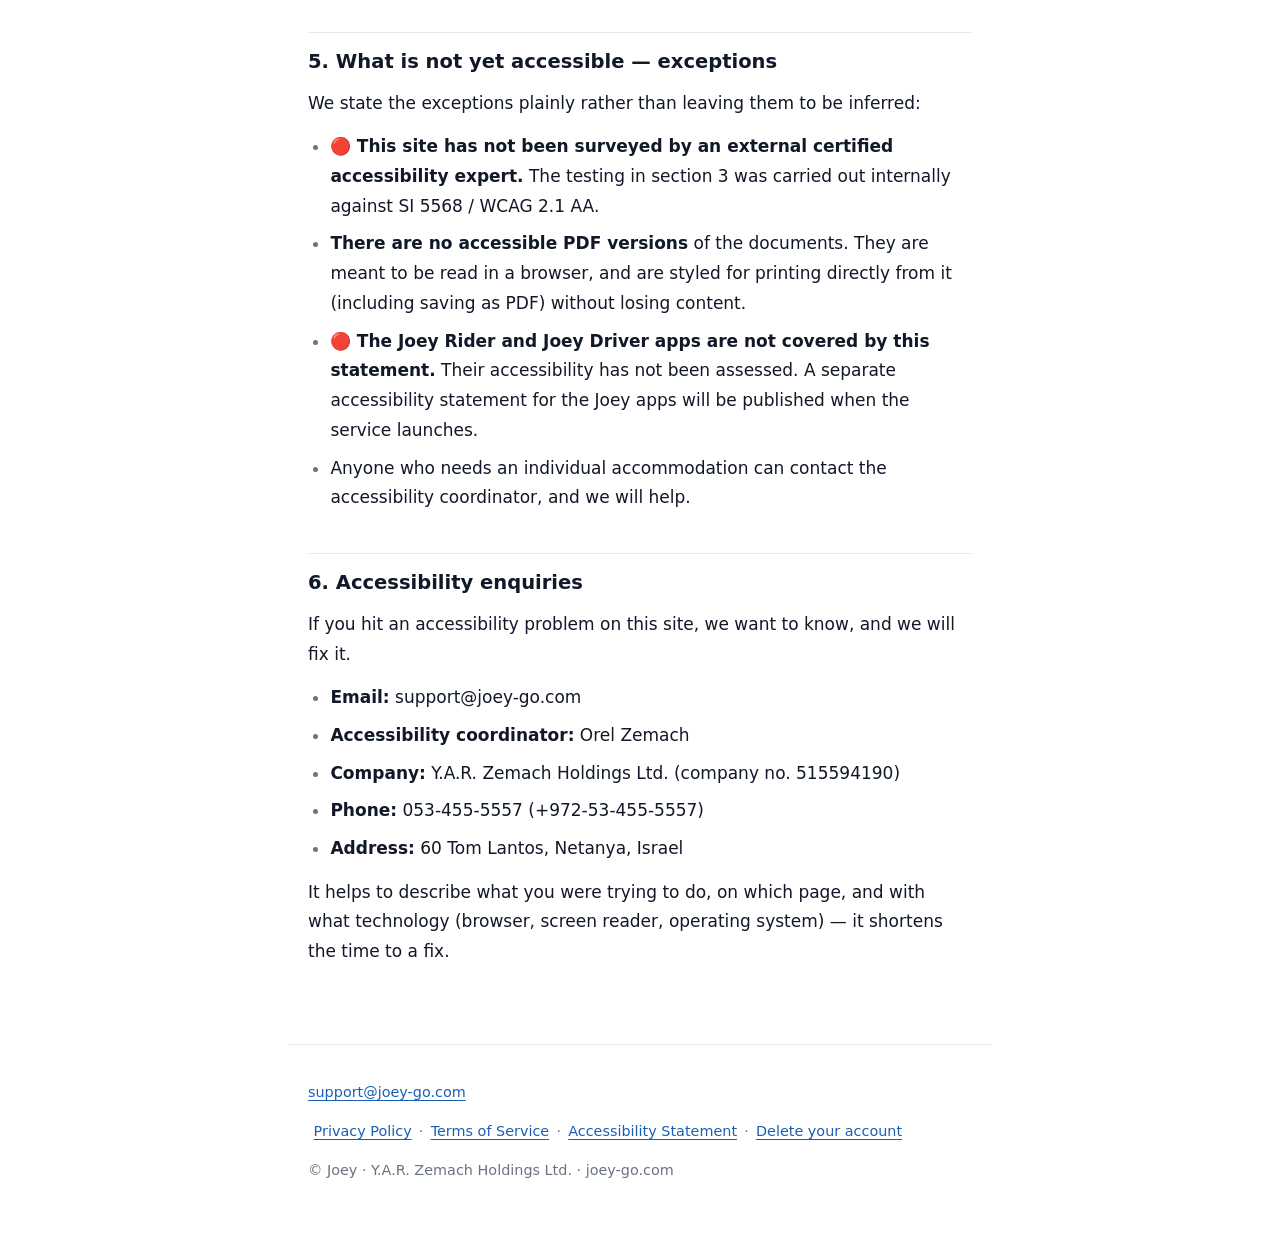
==== commit d59311c3: "Footer: the four document links (privacy, terms, accessibility, delete account) on every page, each " ====
--- a/accessibility.en.html
+++ b/accessibility.en.html
@@ -3,8 +3,8 @@
 <head>
 <meta charset="utf-8">
 <meta name="viewport" content="width=device-width, initial-scale=1">
-<meta name="robots" content="noindex">
 <title>Accessibility Statement · Joey</title>
+<link rel="icon" href="logo.png">
 <link rel="stylesheet" href="style.css">
 </head>
 <body>
@@ -78,7 +78,7 @@
 
 <footer>
   <p><a href="mailto:support@joey-go.com">support@joey-go.com</a></p>
-  <p><a href="accessibility.en.html">Accessibility statement</a></p>
+  <p class="footer-docs"><a href="privacy.en.html">Privacy Policy</a><span aria-hidden="true"> · </span><a href="terms.en.html">Terms of Service</a><span aria-hidden="true"> · </span><a href="accessibility.en.html">Accessibility Statement</a><span aria-hidden="true"> · </span><a href="delete-account.en.html">Delete your account</a></p>
   <p>&copy; Joey · <bdi lang="en" dir="ltr">Y.A.R. Zemach Holdings Ltd.</bdi> · joey-go.com</p>
 </footer>
 </body>
--- a/style.css
+++ b/style.css
@@ -195,6 +195,11 @@
   font-size: 0.9rem;
 }
 footer p { margin: 0.4rem 0; }
+/* Orel 27/11/2026: the four document links, as on the home page -- each a 40px-tall target
+   with room on both sides (WCAG 2.5.8; TalkBack's frame lands on the link that was touched). */
+footer .footer-docs { display: flex; flex-wrap: wrap; align-items: center; row-gap: .25rem; }
+footer .footer-docs a { display: inline-flex; align-items: center; min-height: 2.5rem; padding: 0 .35rem; }
+footer .footer-docs span[aria-hidden] { padding: 0 .1rem; }
 
 /* ---------- bilingual blocks ----------
    §85: every bilingual block is two SIBLING blocks, one per language, each
